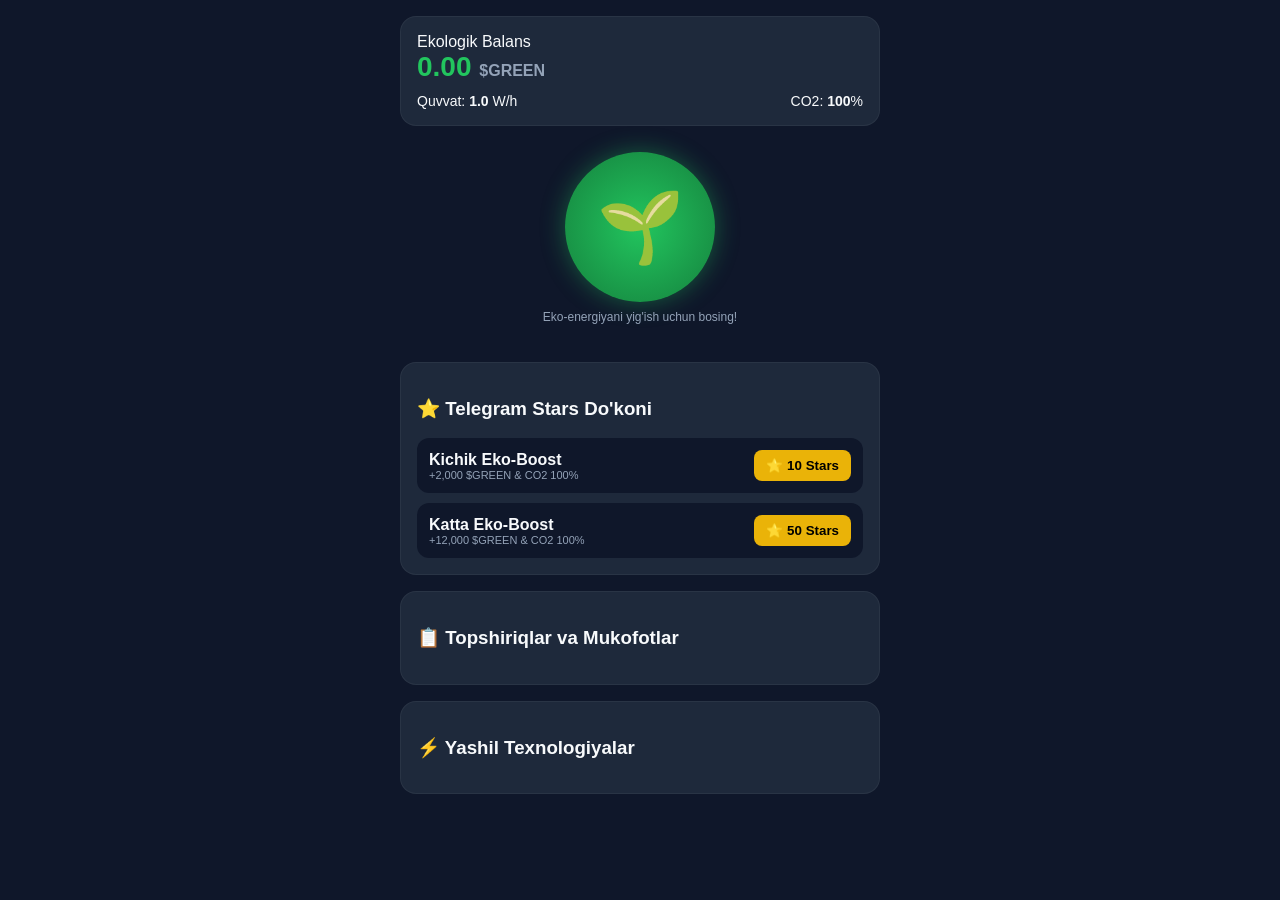
==== index.html @ 600afb4b "Create index.html" ====
<!DOCTYPE html>
<html lang="uz">
<head>
    <meta charset="UTF-8">
    <meta name="viewport" content="width=device-width, initial-scale=1.0, user-scalable=no">
    <title>Qalampir Miner</title>
    <!-- CSS fayl static papkasidan yuklanadi -->
    <link rel="stylesheet" href="/static/style.css?v=3">
    <script src="https://telegram.org/js/telegram-web-app.js"></script>
</head>
<body>
    <div id="app">
        <!-- Yuqori Stat Card -->
        <header class="stats-card">
            <div class="stat-item">
                <span class="label">Ekologik Balans</span>
                <div class="value-box">
                    <span id="balance">0.00</span> <span class="unit">$GREEN</span>
                </div>
            </div>
            <div class="stat-group">
                <div class="stat-sub"><span>Quvvat:</span> <strong id="energy-rate">1.0</strong> W/h</div>
                <div class="stat-sub"><span>CO2:</span> <strong id="co2-level">100</strong>%</div>
            </div>
        </header>

        <!-- Asosiy Mayning Zonasi -->
        <main class="miner-zone">
            <div id="tap-btn" class="eco-globe">
                <div class="globe-icon">🌱</div>
            </div>
            <p class="tap-hint">Eko-energiyani yig'ish uchun bosing!</p>
        </main>

        <!-- Telegram Stars Do'koni -->
        <section class="section-container">
            <h3>⭐ Telegram Stars Do'koni</h3>
            <div class="stars-grid">
                <div class="stars-card">
                    <div>
                        <strong>Kichik Eko-Boost</strong>
                        <div class="sub-text">+2,000 $GREEN & CO2 100%</div>
                    </div>
                    <button class="stars-btn" onclick="buyStars('boost_10', 10)">⭐ 10 Stars</button>
                </div>
                <div class="stars-card">
                    <div>
                        <strong>Katta Eko-Boost</strong>
                        <div class="sub-text">+12,000 $GREEN & CO2 100%</div>
                    </div>
                    <button class="stars-btn" onclick="buyStars('boost_50', 50)">⭐ 50 Stars</button>
                </div>
            </div>
        </section>

        <!-- Vazifalar Bo'limi -->
        <section class="section-container">
            <h3>📋 Topshiriqlar va Mukofotlar</h3>
            <div id="tasks-list" class="upgrades-grid"></div>
        </section>

        <!-- Upgradelar Bo'limi -->
        <section class="section-container">
            <h3>⚡ Yashil Texnologiyalar</h3>
            <div id="upgrades-list" class="upgrades-grid"></div>
        </section>
    </div>

    <!-- Offline Income Modal -->
    <div id="modal-offline" class="modal hidden">
        <div class="modal-content">
            <h2>Siz yo'qligingizda!</h2>
            <p>Stantsiyalaringiz <b id="offline-amount">0</b> $GREEN ishlab chiqardi.</p>
            <button onclick="closeModal()">Yig'ib olish</button>
        </div>
    </div>

    <!-- JS fayl static papkasidan yuklanadi -->
    <script src="/static/script.js?v=3"></script>
</body>
</html>
---- static/style.css ----
:root {
    --bg-color: #0f172a;
    --card-bg: #1e293b;
    --accent-color: #22c55e;
    --star-color: #eab308;
    --text-color: #f8fafc;
    --text-sub: #94a3b8;
}

body {
    margin: 0;
    padding: 16px;
    background-color: var(--bg-color);
    color: var(--text-color);
    font-family: -apple-system, BlinkMacSystemFont, 'Segoe UI', Roboto, sans-serif;
    user-select: none;
}

#app {
    display: flex;
    flex-direction: column;
    gap: 16px;
    max-width: 480px;
    margin: 0 auto;
}

.stats-card, .section-container {
    background: var(--card-bg);
    padding: 16px;
    border-radius: 16px;
    border: 1px solid rgba(255, 255, 255, 0.05);
}

.value-box { font-size: 28px; font-weight: 800; color: var(--accent-color); }
.unit { font-size: 16px; color: var(--text-sub); }

.stat-group {
    display: flex;
    justify-content: space-between;
    margin-top: 10px;
    font-size: 14px;
}

.miner-zone { display: flex; flex-direction: column; align-items: center; margin: 10px 0; }

.eco-globe {
    width: 150px; height: 150px;
    background: radial-gradient(circle, #22c55e 0%, #15803d 100%);
    border-radius: 50%;
    display: flex; align-items: center; justify-content: center;
    font-size: 70px; cursor: pointer;
    box-shadow: 0 0 25px rgba(34, 197, 94, 0.4);
    transition: transform 0.1s;
}
.eco-globe:active { transform: scale(0.92); }
.tap-hint { color: var(--text-sub); font-size: 12px; margin-top: 8px; }

.stars-grid, .upgrades-grid { display: flex; flex-direction: column; gap: 10px; margin-top: 10px; }

.stars-card, .upgrade-card, .task-card {
    background: #0f172a;
    padding: 12px;
    border-radius: 12px;
    display: flex;
    justify-content: space-between;
    align-items: center;
}

.sub-text { font-size: 11px; color: var(--text-sub); }

.stars-btn {
    background: var(--star-color);
    border: none; color: #000; font-weight: bold;
    padding: 8px 12px; border-radius: 8px; cursor: pointer;
}

.upgrade-btn, .task-btn {
    background: var(--accent-color);
    border: none; color: #000; font-weight: bold;
    padding: 8px 12px; border-radius: 8px; cursor: pointer;
}

.upgrade-btn:disabled, .task-btn:disabled { background: #475569; color: #94a3b8; }

.modal {
    position: fixed; top: 0; left: 0; right: 0; bottom: 0;
    background: rgba(0,0,0,0.8); display: flex; align-items: center; justify-content: center;
}
.hidden { display: none; }
.modal-content { background: var(--card-bg); padding: 20px; border-radius: 16px; text-align: center; }
.modal-content button { background: var(--accent-color); border: none; padding: 8px 16px; border-radius: 8px; }

.floating-number {
    position: absolute; color: #4ade80; font-weight: bold; font-size: 22px; pointer-events: none;
    animation: floatUp 0.8s ease-out forwards;
}
@keyframes floatUp {
    0% { opacity: 1; transform: translateY(0); }
    100% { opacity: 0; transform: translateY(-40px); }
}
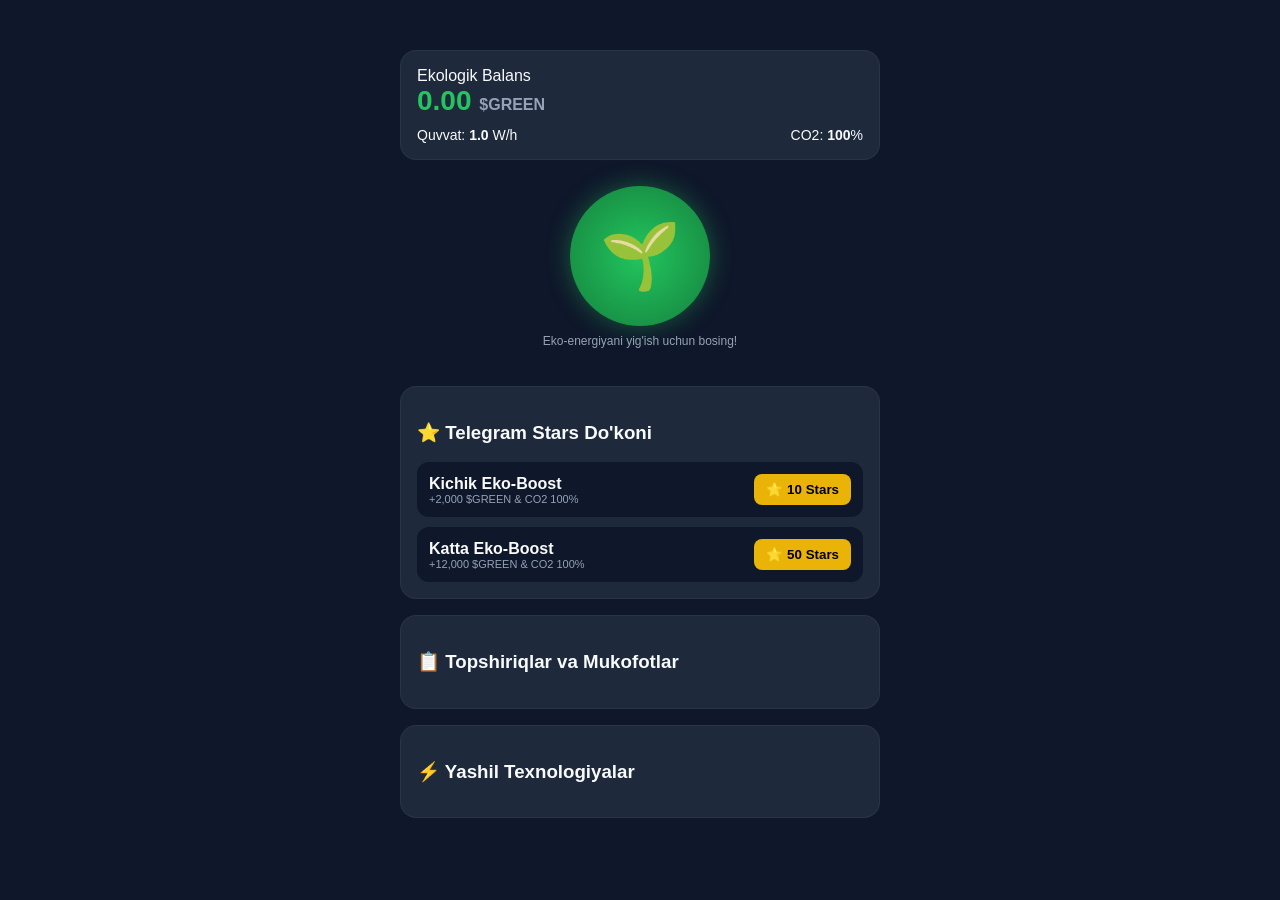
==== commit a3c559e2: "Update index.html" ====
--- a/index.html
+++ b/index.html
@@ -4,13 +4,11 @@
     <meta charset="UTF-8">
     <meta name="viewport" content="width=device-width, initial-scale=1.0, user-scalable=no">
     <title>Qalampir Miner</title>
-    <!-- CSS fayl static papkasidan yuklanadi -->
-    <link rel="stylesheet" href="/static/style.css?v=3">
+    <link rel="stylesheet" href="/static/style.css?v=4">
     <script src="https://telegram.org/js/telegram-web-app.js"></script>
 </head>
 <body>
     <div id="app">
-        <!-- Yuqori Stat Card -->
         <header class="stats-card">
             <div class="stat-item">
                 <span class="label">Ekologik Balans</span>
@@ -24,7 +22,6 @@
             </div>
         </header>
 
-        <!-- Asosiy Mayning Zonasi -->
         <main class="miner-zone">
             <div id="tap-btn" class="eco-globe">
                 <div class="globe-icon">🌱</div>
@@ -32,7 +29,6 @@
             <p class="tap-hint">Eko-energiyani yig'ish uchun bosing!</p>
         </main>
 
-        <!-- Telegram Stars Do'koni -->
         <section class="section-container">
             <h3>⭐ Telegram Stars Do'koni</h3>
             <div class="stars-grid">
@@ -53,20 +49,17 @@
             </div>
         </section>
 
-        <!-- Vazifalar Bo'limi -->
         <section class="section-container">
             <h3>📋 Topshiriqlar va Mukofotlar</h3>
             <div id="tasks-list" class="upgrades-grid"></div>
         </section>
 
-        <!-- Upgradelar Bo'limi -->
         <section class="section-container">
             <h3>⚡ Yashil Texnologiyalar</h3>
             <div id="upgrades-list" class="upgrades-grid"></div>
         </section>
     </div>
 
-    <!-- Offline Income Modal -->
     <div id="modal-offline" class="modal hidden">
         <div class="modal-content">
             <h2>Siz yo'qligingizda!</h2>
@@ -75,7 +68,6 @@
         </div>
     </div>
 
-    <!-- JS fayl static papkasidan yuklanadi -->
-    <script src="/static/script.js?v=3"></script>
+    <script src="/static/script.js?v=4"></script>
 </body>
 </html>
--- a/static/style.css
+++ b/static/style.css
@@ -10,6 +10,7 @@
 body {
     margin: 0;
     padding: 16px;
+    padding-top: 50px; /* Telegram header uchun joy */
     background-color: var(--bg-color);
     color: var(--text-color);
     font-family: -apple-system, BlinkMacSystemFont, 'Segoe UI', Roboto, sans-serif;
@@ -44,11 +45,11 @@
 .miner-zone { display: flex; flex-direction: column; align-items: center; margin: 10px 0; }
 
 .eco-globe {
-    width: 150px; height: 150px;
+    width: 140px; height: 140px;
     background: radial-gradient(circle, #22c55e 0%, #15803d 100%);
     border-radius: 50%;
     display: flex; align-items: center; justify-content: center;
-    font-size: 70px; cursor: pointer;
+    font-size: 65px; cursor: pointer;
     box-shadow: 0 0 25px rgba(34, 197, 94, 0.4);
     transition: transform 0.1s;
 }
@@ -80,15 +81,16 @@
     padding: 8px 12px; border-radius: 8px; cursor: pointer;
 }
 
-.upgrade-btn:disabled, .task-btn:disabled { background: #475569; color: #94a3b8; }
+.upgrade-btn:disabled, .task-btn:disabled { background: #334155; color: #64748b; }
 
 .modal {
     position: fixed; top: 0; left: 0; right: 0; bottom: 0;
     background: rgba(0,0,0,0.8); display: flex; align-items: center; justify-content: center;
+    z-index: 1000;
 }
 .hidden { display: none; }
 .modal-content { background: var(--card-bg); padding: 20px; border-radius: 16px; text-align: center; }
-.modal-content button { background: var(--accent-color); border: none; padding: 8px 16px; border-radius: 8px; }
+.modal-content button { background: var(--accent-color); border: none; padding: 8px 16px; border-radius: 8px; font-weight: bold; }
 
 .floating-number {
     position: absolute; color: #4ade80; font-weight: bold; font-size: 22px; pointer-events: none;
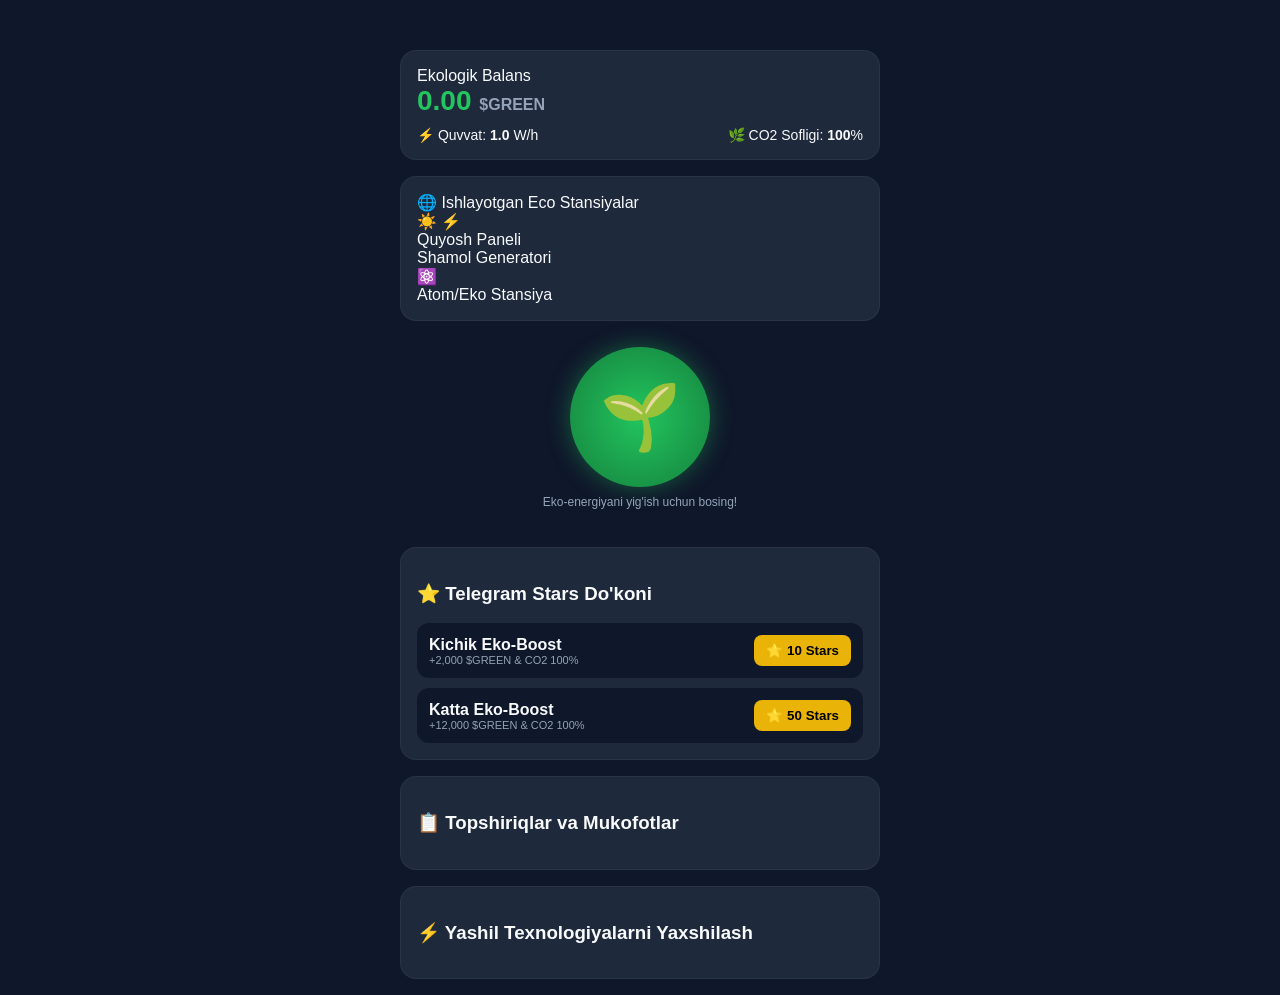
==== commit 5cb4be64: "Update index.html" ====
--- a/index.html
+++ b/index.html
@@ -3,12 +3,13 @@
 <head>
     <meta charset="UTF-8">
     <meta name="viewport" content="width=device-width, initial-scale=1.0, user-scalable=no">
-    <title>Qalampir Miner</title>
-    <link rel="stylesheet" href="/static/style.css?v=4">
+    <title>Qalampir Miner - Eco Station</title>
+    <link rel="stylesheet" href="/static/style.css?v=11">
     <script src="https://telegram.org/js/telegram-web-app.js"></script>
 </head>
 <body>
     <div id="app">
+        <!-- Yuqori Asosiy Balans -->
         <header class="stats-card">
             <div class="stat-item">
                 <span class="label">Ekologik Balans</span>
@@ -17,11 +18,44 @@
                 </div>
             </div>
             <div class="stat-group">
-                <div class="stat-sub"><span>Quvvat:</span> <strong id="energy-rate">1.0</strong> W/h</div>
-                <div class="stat-sub"><span>CO2:</span> <strong id="co2-level">100</strong>%</div>
+                <div class="stat-sub">⚡ Quvvat: <strong id="energy-rate">1.0</strong> W/h</div>
+                <div class="stat-sub">🌿 CO2 Sofligi: <strong id="co2-level">100</strong>%</div>
             </div>
         </header>
 
+        <!-- Jonli Ishlayotgan Stansiyalar Maydoni -->
+        <section class="section-container eco-station-hub">
+            <div class="hub-title">🌐 Ishlayotgan Eco Stansiyalar</div>
+            <div class="stations-visual-grid">
+                <!-- Quyosh Paneli -->
+                <div class="station-visual-card solar-card" id="vis-solar">
+                    <div class="sun-glow"></div>
+                    <div class="solar-panel-icon">☀️ ⚡</div>
+                    <span class="st-name">Quyosh Paneli</span>
+                </div>
+                <!-- Shamol Generatori -->
+                <div class="station-visual-card wind-card" id="vis-wind">
+                    <div class="wind-turbine">
+                        <div class="turbine-blade"></div>
+                        <div class="turbine-blade blade-2"></div>
+                        <div class="turbine-blade blade-3"></div>
+                        <div class="turbine-pole"></div>
+                    </div>
+                    <span class="st-name">Shamol Generatori</span>
+                </div>
+                <!-- Atom / Yadro Stansiyasi -->
+                <div class="station-visual-card atom-card" id="vis-hydro">
+                    <div class="atom-core">
+                        <div class="orbit orbit-1"></div>
+                        <div class="orbit orbit-2"></div>
+                        <div class="nucleus">⚛️</div>
+                    </div>
+                    <span class="st-name">Atom/Eko Stansiya</span>
+                </div>
+            </div>
+        </section>
+
+        <!-- Asosiy Tap / Miner Zonalari -->
         <main class="miner-zone">
             <div id="tap-btn" class="eco-globe">
                 <div class="globe-icon">🌱</div>
@@ -29,6 +63,7 @@
             <p class="tap-hint">Eko-energiyani yig'ish uchun bosing!</p>
         </main>
 
+        <!-- Telegram Stars Do'koni -->
         <section class="section-container">
             <h3>⭐ Telegram Stars Do'koni</h3>
             <div class="stars-grid">
@@ -49,17 +84,20 @@
             </div>
         </section>
 
+        <!-- Topshiriqlar -->
         <section class="section-container">
             <h3>📋 Topshiriqlar va Mukofotlar</h3>
             <div id="tasks-list" class="upgrades-grid"></div>
         </section>
 
+        <!-- Yashil Texnologiyalar (Upgrades) -->
         <section class="section-container">
-            <h3>⚡ Yashil Texnologiyalar</h3>
+            <h3>⚡ Yashil Texnologiyalarni Yaxshilash</h3>
             <div id="upgrades-list" class="upgrades-grid"></div>
         </section>
     </div>
 
+    <!-- Modal -->
     <div id="modal-offline" class="modal hidden">
         <div class="modal-content">
             <h2>Siz yo'qligingizda!</h2>
@@ -68,6 +106,6 @@
         </div>
     </div>
 
-    <script src="/static/script.js?v=4"></script>
+    <script src="/static/script.js?v=11"></script>
 </body>
 </html>
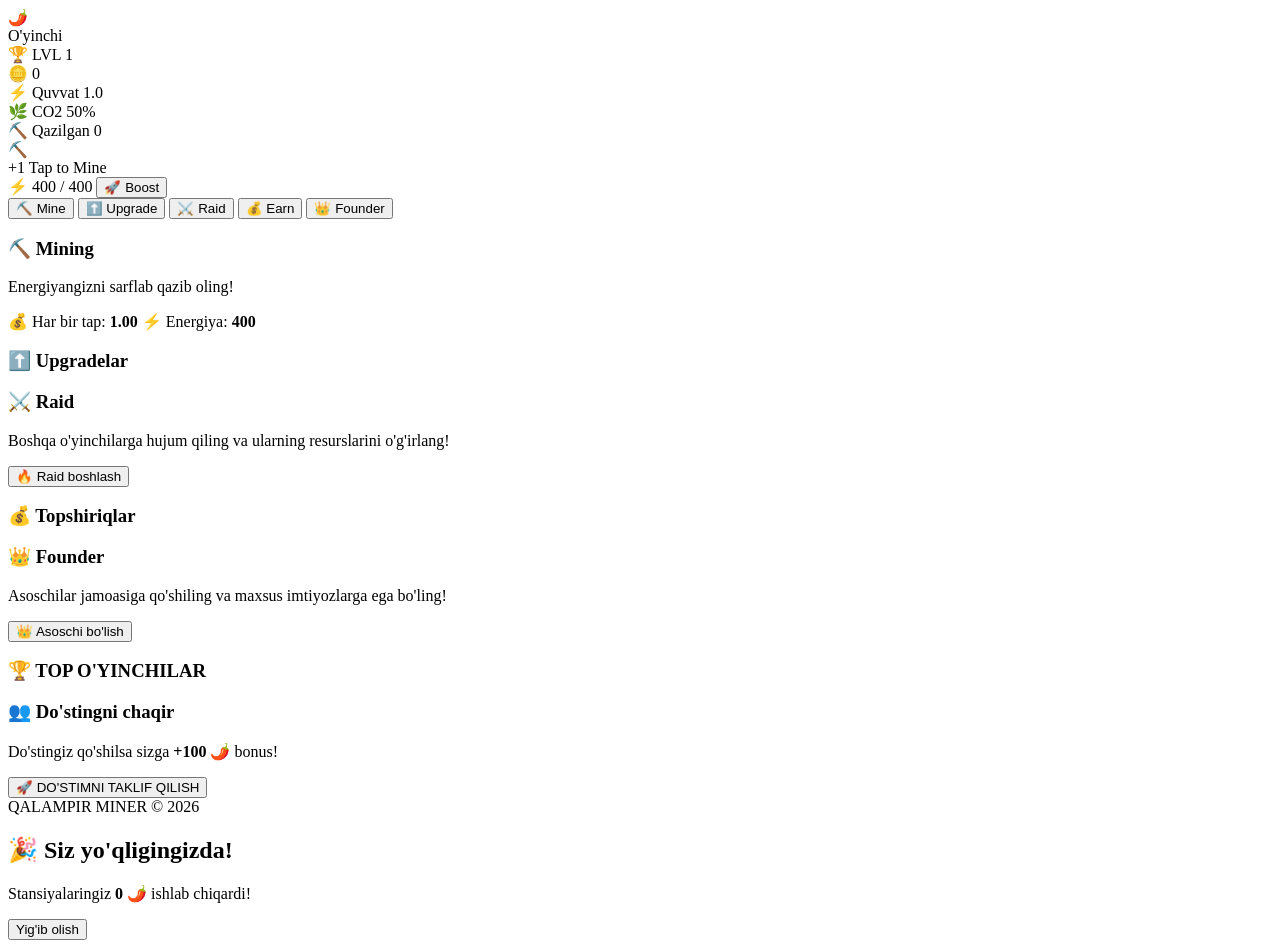
==== commit ac4fa512: "Update index.html" ====
--- a/index.html
+++ b/index.html
@@ -2,110 +2,154 @@
 <html lang="uz">
 <head>
     <meta charset="UTF-8">
-    <meta name="viewport" content="width=device-width, initial-scale=1.0, user-scalable=no">
-    <title>Qalampir Miner - Eco Station</title>
-    <link rel="stylesheet" href="/static/style.css?v=11">
+    <meta name="viewport" content="width=device-width, initial-scale=1.0, maximum-scale=1.0, user-scalable=no">
+    <title>Qalampir Miner 🌶️</title>
+    <link rel="stylesheet" href="style.css">
     <script src="https://telegram.org/js/telegram-web-app.js"></script>
 </head>
 <body>
-    <div id="app">
-        <!-- Yuqori Asosiy Balans -->
-        <header class="stats-card">
+
+<div class="app">
+    <!-- ===== TOPBAR ===== -->
+    <header class="topbar">
+        <div class="profile">
+            <div class="avatar" id="avatar">🌶️</div>
+            <div>
+                <div class="name" id="playerName">O'yinchi</div>
+                <div class="level">🏆 LVL <span id="levelDisplay">1</span></div>
+            </div>
+        </div>
+        <div class="balance">
+            <span class="icon">🪙</span>
+            <span id="coinBalance">0</span>
+        </div>
+    </header>
+
+    <!-- ===== HERO / STATS ===== -->
+    <section class="hero">
+        <div class="stats-grid">
             <div class="stat-item">
-                <span class="label">Ekologik Balans</span>
-                <div class="value-box">
-                    <span id="balance">0.00</span> <span class="unit">$GREEN</span>
-                </div>
+                <span class="stat-label">⚡ Quvvat</span>
+                <span class="stat-value" id="energyRate">1.0</span>
             </div>
-            <div class="stat-group">
-                <div class="stat-sub">⚡ Quvvat: <strong id="energy-rate">1.0</strong> W/h</div>
-                <div class="stat-sub">🌿 CO2 Sofligi: <strong id="co2-level">100</strong>%</div>
+            <div class="stat-item">
+                <span class="stat-label">🌿 CO2</span>
+                <span class="stat-value" id="co2Level">50%</span>
             </div>
-        </header>
+            <div class="stat-item">
+                <span class="stat-label">⛏️ Qazilgan</span>
+                <span class="stat-value" id="totalMines">0</span>
+            </div>
+        </div>
+    </section>
 
-        <!-- Jonli Ishlayotgan Stansiyalar Maydoni -->
-        <section class="section-container eco-station-hub">
-            <div class="hub-title">🌐 Ishlayotgan Eco Stansiyalar</div>
-            <div class="stations-visual-grid">
-                <!-- Quyosh Paneli -->
-                <div class="station-visual-card solar-card" id="vis-solar">
-                    <div class="sun-glow"></div>
-                    <div class="solar-panel-icon">☀️ ⚡</div>
-                    <span class="st-name">Quyosh Paneli</span>
-                </div>
-                <!-- Shamol Generatori -->
-                <div class="station-visual-card wind-card" id="vis-wind">
-                    <div class="wind-turbine">
-                        <div class="turbine-blade"></div>
-                        <div class="turbine-blade blade-2"></div>
-                        <div class="turbine-blade blade-3"></div>
-                        <div class="turbine-pole"></div>
-                    </div>
-                    <span class="st-name">Shamol Generatori</span>
-                </div>
-                <!-- Atom / Yadro Stansiyasi -->
-                <div class="station-visual-card atom-card" id="vis-hydro">
-                    <div class="atom-core">
-                        <div class="orbit orbit-1"></div>
-                        <div class="orbit orbit-2"></div>
-                        <div class="nucleus">⚛️</div>
-                    </div>
-                    <span class="st-name">Atom/Eko Stansiya</span>
-                </div>
-            </div>
-        </section>
-
-        <!-- Asosiy Tap / Miner Zonalari -->
-        <main class="miner-zone">
-            <div id="tap-btn" class="eco-globe">
-                <div class="globe-icon">🌱</div>
-            </div>
-            <p class="tap-hint">Eko-energiyani yig'ish uchun bosing!</p>
-        </main>
-
-        <!-- Telegram Stars Do'koni -->
-        <section class="section-container">
-            <h3>⭐ Telegram Stars Do'koni</h3>
-            <div class="stars-grid">
-                <div class="stars-card">
-                    <div>
-                        <strong>Kichik Eko-Boost</strong>
-                        <div class="sub-text">+2,000 $GREEN & CO2 100%</div>
-                    </div>
-                    <button class="stars-btn" onclick="buyStars('boost_10', 10)">⭐ 10 Stars</button>
-                </div>
-                <div class="stars-card">
-                    <div>
-                        <strong>Katta Eko-Boost</strong>
-                        <div class="sub-text">+12,000 $GREEN & CO2 100%</div>
-                    </div>
-                    <button class="stars-btn" onclick="buyStars('boost_50', 50)">⭐ 50 Stars</button>
-                </div>
-            </div>
-        </section>
-
-        <!-- Topshiriqlar -->
-        <section class="section-container">
-            <h3>📋 Topshiriqlar va Mukofotlar</h3>
-            <div id="tasks-list" class="upgrades-grid"></div>
-        </section>
-
-        <!-- Yashil Texnologiyalar (Upgrades) -->
-        <section class="section-container">
-            <h3>⚡ Yashil Texnologiyalarni Yaxshilash</h3>
-            <div id="upgrades-list" class="upgrades-grid"></div>
-        </section>
-    </div>
-
-    <!-- Modal -->
-    <div id="modal-offline" class="modal hidden">
-        <div class="modal-content">
-            <h2>Siz yo'qligingizda!</h2>
-            <p>Stantsiyalaringiz <b id="offline-amount">0</b> $GREEN ishlab chiqardi.</p>
-            <button onclick="closeModal()">Yig'ib olish</button>
+    <!-- ===== MAIN MINE BUTTON ===== -->
+    <div class="mine-zone">
+        <div id="tapBtn" class="mine-btn">
+            <div class="mine-icon">⛏️</div>
+            <div class="mine-label">+1 Tap to Mine</div>
+        </div>
+        <div class="mine-progress">
+            <div class="progress-bar" id="progressBar" style="width: 0%"></div>
+        </div>
+        <div class="mine-info">
+            <span>⚡ <span id="energyLeft">400</span> / 400</span>
+            <button class="boost-btn" onclick="boostEnergy()">🚀 Boost</button>
         </div>
     </div>
 
-    <script src="/static/script.js?v=11"></script>
+    <!-- ===== MENU ===== -->
+    <div class="menu-grid">
+        <button class="menu-item" onclick="showSection('mine')">
+            <span class="menu-icon">⛏️</span>
+            <span class="menu-label">Mine</span>
+        </button>
+        <button class="menu-item" onclick="showSection('upgrade')">
+            <span class="menu-icon">⬆️</span>
+            <span class="menu-label">Upgrade</span>
+        </button>
+        <button class="menu-item" onclick="showSection('raid')">
+            <span class="menu-icon">⚔️</span>
+            <span class="menu-label">Raid</span>
+        </button>
+        <button class="menu-item" onclick="showSection('earn')">
+            <span class="menu-icon">💰</span>
+            <span class="menu-label">Earn</span>
+        </button>
+        <button class="menu-item" onclick="showSection('founder')">
+            <span class="menu-icon">👑</span>
+            <span class="menu-label">Founder</span>
+        </button>
+    </div>
+
+    <!-- ===== SECTIONS ===== -->
+    <div id="sectionMine" class="section active">
+        <div class="section-card">
+            <h3>⛏️ Mining</h3>
+            <p>Energiyangizni sarflab qazib oling!</p>
+            <div class="stats-row">
+                <span>💰 Har bir tap: <strong id="earnPerTap">1.00</strong></span>
+                <span>⚡ Energiya: <strong id="energyDisplay">400</strong></span>
+            </div>
+        </div>
+    </div>
+
+    <div id="sectionUpgrade" class="section">
+        <div class="section-card">
+            <h3>⬆️ Upgradelar</h3>
+            <div id="upgradesList"></div>
+        </div>
+    </div>
+
+    <div id="sectionRaid" class="section">
+        <div class="section-card">
+            <h3>⚔️ Raid</h3>
+            <p>Boshqa o'yinchilarga hujum qiling va ularning resurslarini o'g'irlang!</p>
+            <button class="action-btn" onclick="startRaid()">🔥 Raid boshlash</button>
+        </div>
+    </div>
+
+    <div id="sectionEarn" class="section">
+        <div class="section-card">
+            <h3>💰 Topshiriqlar</h3>
+            <div id="tasksList"></div>
+        </div>
+    </div>
+
+    <div id="sectionFounder" class="section">
+        <div class="section-card">
+            <h3>👑 Founder</h3>
+            <p>Asoschilar jamoasiga qo'shiling va maxsus imtiyozlarga ega bo'ling!</p>
+            <button class="action-btn gold" onclick="becomeFounder()">👑 Asoschi bo'lish</button>
+        </div>
+    </div>
+
+    <!-- ===== LEADERBOARD ===== -->
+    <section class="leaderboard-section">
+        <h3>🏆 TOP O'YINCHILAR</h3>
+        <div id="leaderboardList"></div>
+    </section>
+
+    <!-- ===== REFERRAL ===== -->
+    <section class="referral-section">
+        <h3>👥 Do'stingni chaqir</h3>
+        <p>Do'stingiz qo'shilsa sizga <strong>+100 🌶️</strong> bonus!</p>
+        <button class="share-btn" onclick="shareGame()">🚀 DO'STIMNI TAKLIF QILISH</button>
+    </section>
+
+    <!-- ===== FOOTER ===== -->
+    <footer class="footer">QALAMPIR MINER © 2026</footer>
+</div>
+
+<!-- ===== OFFLINE MODAL ===== -->
+<div id="offlineModal" class="modal hidden">
+    <div class="modal-box">
+        <h2>🎉 Siz yo'qligingizda!</h2>
+        <p>Stansiyalaringiz <strong id="offlineAmount">0</strong> 🌶️ ishlab chiqardi!</p>
+        <button class="modal-btn" onclick="closeOfflineModal()">Yig'ib olish</button>
+    </div>
+</div>
+
+<script src="script.js"></script>
 </body>
 </html>
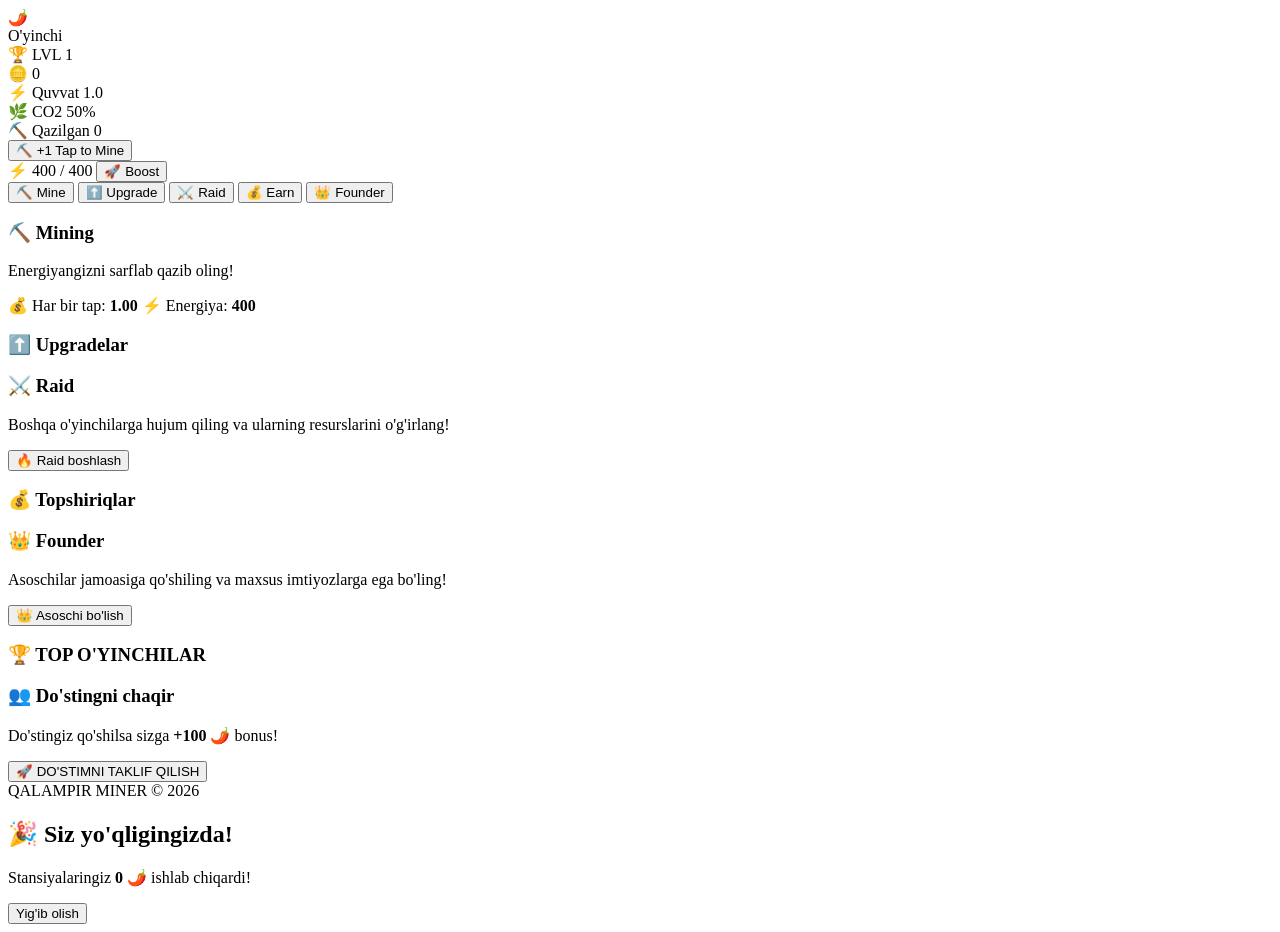
==== commit 9c161151: "Update index.html" ====
--- a/index.html
+++ b/index.html
@@ -9,23 +9,30 @@
 </head>
 <body>
 
+<!-- ===== 3D GLOW ORBS ===== -->
+<div class="glow-orb glow-orb-1"></div>
+<div class="glow-orb glow-orb-2"></div>
+<div class="glow-orb glow-orb-3"></div>
+
 <div class="app">
     <!-- ===== TOPBAR ===== -->
     <header class="topbar">
         <div class="profile">
-            <div class="avatar" id="avatar">🌶️</div>
+            <div class="avatar" id="avatar">
+                🌶️
+                <div class="avatar-ring"></div>
+            </div>
             <div>
                 <div class="name" id="playerName">O'yinchi</div>
                 <div class="level">🏆 LVL <span id="levelDisplay">1</span></div>
             </div>
         </div>
         <div class="balance">
-            <span class="icon">🪙</span>
-            <span id="coinBalance">0</span>
+            🪙 <span id="coinBalance">0</span>
         </div>
     </header>
 
-    <!-- ===== HERO / STATS ===== -->
+    <!-- ===== HERO ===== -->
     <section class="hero">
         <div class="stats-grid">
             <div class="stat-item">
@@ -34,7 +41,7 @@
             </div>
             <div class="stat-item">
                 <span class="stat-label">🌿 CO2</span>
-                <span class="stat-value" id="co2Level">50%</span>
+                <span class="stat-value co2" id="co2Level">50%</span>
             </div>
             <div class="stat-item">
                 <span class="stat-label">⛏️ Qazilgan</span>
@@ -43,14 +50,14 @@
         </div>
     </section>
 
-    <!-- ===== MAIN MINE BUTTON ===== -->
+    <!-- ===== MINE BUTTON ===== -->
     <div class="mine-zone">
-        <div id="tapBtn" class="mine-btn">
-            <div class="mine-icon">⛏️</div>
-            <div class="mine-label">+1 Tap to Mine</div>
-        </div>
+        <button id="tapBtn" class="mine-btn">
+            <span class="icon">⛏️</span>
+            <span class="label">+1 Tap to Mine</span>
+        </button>
         <div class="mine-progress">
-            <div class="progress-bar" id="progressBar" style="width: 0%"></div>
+            <div class="progress-bar" id="progressBar" style="width: 100%"></div>
         </div>
         <div class="mine-info">
             <span>⚡ <span id="energyLeft">400</span> / 400</span>
@@ -59,8 +66,8 @@
     </div>
 
     <!-- ===== MENU ===== -->
-    <div class="menu-grid">
-        <button class="menu-item" onclick="showSection('mine')">
+    <nav class="menu-grid">
+        <button class="menu-item active" onclick="showSection('mine')">
             <span class="menu-icon">⛏️</span>
             <span class="menu-label">Mine</span>
         </button>
@@ -80,7 +87,7 @@
             <span class="menu-icon">👑</span>
             <span class="menu-label">Founder</span>
         </button>
-    </div>
+    </nav>
 
     <!-- ===== SECTIONS ===== -->
     <div id="sectionMine" class="section active">
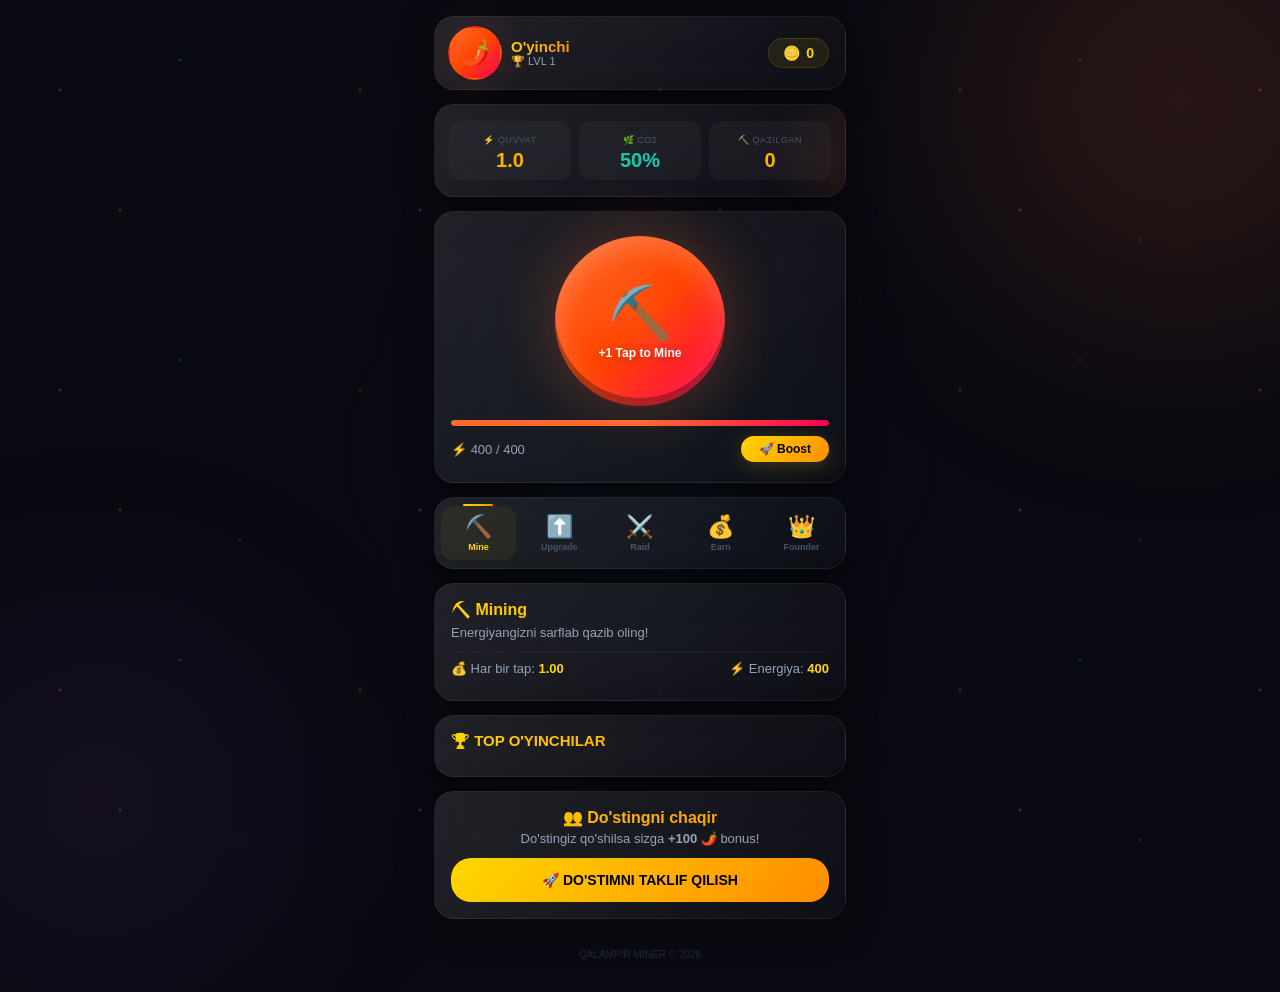
==== commit 3decd7d0: "Update index.html" ====
--- a/index.html
+++ b/index.html
@@ -4,7 +4,8 @@
     <meta charset="UTF-8">
     <meta name="viewport" content="width=device-width, initial-scale=1.0, maximum-scale=1.0, user-scalable=no">
     <title>Qalampir Miner 🌶️</title>
-    <link rel="stylesheet" href="style.css">
+    <!-- ✅ CSS ni static papkadan o'qiydi -->
+    <link rel="stylesheet" href="/static/style.css">
     <script src="https://telegram.org/js/telegram-web-app.js"></script>
 </head>
 <body>
@@ -52,10 +53,10 @@
 
     <!-- ===== MINE BUTTON ===== -->
     <div class="mine-zone">
-        <button id="tapBtn" class="mine-btn">
+        <div id="tapBtn" class="mine-btn">
             <span class="icon">⛏️</span>
             <span class="label">+1 Tap to Mine</span>
-        </button>
+        </div>
         <div class="mine-progress">
             <div class="progress-bar" id="progressBar" style="width: 100%"></div>
         </div>
@@ -157,6 +158,7 @@
     </div>
 </div>
 
-<script src="script.js"></script>
+<!-- ✅ JS ni static papkadan o'qiydi -->
+<script src="/static/script.js"></script>
 </body>
 </html>
--- a/static/style.css
+++ b/static/style.css
@@ -0,0 +1,835 @@
+* {
+    margin: 0;
+    padding: 0;
+    box-sizing: border-box;
+    -webkit-tap-highlight-color: transparent;
+}
+
+:root {
+    --bg-primary: #0a0a12;
+    --bg-secondary: #111122;
+    --bg-card: rgba(255, 255, 255, 0.04);
+    --bg-input: #0d0b0a;              /* ✅ QO'SHILDI */
+    --neon-orange: #ff6b2c;
+    --neon-gold: #ffd700;
+    --neon-blue: #00d4ff;
+    --neon-purple: #a855f7;
+    --neon-green: #22c55e;
+    --gradient-main: linear-gradient(135deg, #ff6b2c, #ff4500, #ff0055);
+    --gradient-gold: linear-gradient(135deg, #ffd700, #ff8c00);
+    --gradient-glass: linear-gradient(135deg, rgba(255,255,255,0.1), rgba(255,255,255,0.02));
+    --text-primary: #ffffff;
+    --text-secondary: #94a3b8;
+    --text-muted: #475569;
+    --radius: 20px;
+    --shadow: 0 8px 32px rgba(0,0,0,0.5);
+    --shadow-neon: 0 0 40px rgba(255, 107, 44, 0.2);
+}
+
+body {
+    background: var(--bg-primary);
+    color: var(--text-primary);
+    font-family: -apple-system, BlinkMacSystemFont, 'Segoe UI', Roboto, sans-serif;
+    min-height: 100vh;
+    overflow-x: hidden;
+    position: relative;
+}
+
+/* ===== ANIMATED BACKGROUND ===== */
+body::before {
+    content: '';
+    position: fixed;
+    inset: 0;
+    z-index: 0;
+    pointer-events: none;
+    background: 
+        radial-gradient(2px 2px at 20% 30%, rgba(255, 107, 44, 0.4), transparent),
+        radial-gradient(2px 2px at 40% 70%, rgba(255, 215, 0, 0.3), transparent),
+        radial-gradient(2px 2px at 60% 20%, rgba(0, 212, 255, 0.3), transparent),
+        radial-gradient(2px 2px at 80% 80%, rgba(168, 85, 247, 0.3), transparent);
+    background-size: 300px 300px;
+    animation: particleFloat 30s linear infinite;
+}
+
+@keyframes particleFloat {
+    0% { transform: translate(0, 0) rotate(0deg); }
+    25% { transform: translate(100px, -50px) rotate(90deg); }
+    50% { transform: translate(50px, 100px) rotate(180deg); }
+    75% { transform: translate(-50px, 50px) rotate(270deg); }
+    100% { transform: translate(0, 0) rotate(360deg); }
+}
+
+/* ===== GLOW ORBS ===== */
+.glow-orb {
+    position: fixed;
+    border-radius: 50%;
+    filter: blur(120px);
+    pointer-events: none;
+    z-index: 0;
+    animation: orbFloat 10s ease-in-out infinite;
+}
+
+.glow-orb-1 {
+    width: 400px;
+    height: 400px;
+    top: -100px;
+    right: -100px;
+    background: rgba(255, 107, 44, 0.15);
+}
+
+.glow-orb-2 {
+    width: 300px;
+    height: 300px;
+    bottom: -50px;
+    left: -50px;
+    background: rgba(168, 85, 247, 0.1);
+    animation-delay: -3s;
+}
+
+.glow-orb-3 {
+    width: 250px;
+    height: 250px;
+    top: 50%;
+    left: 50%;
+    transform: translate(-50%, -50%);
+    background: rgba(0, 212, 255, 0.05);
+    animation-delay: -6s;
+}
+
+@keyframes orbFloat {
+    0%, 100% { transform: translate(0, 0) scale(1); }
+    33% { transform: translate(80px, -40px) scale(1.2); }
+    66% { transform: translate(-40px, 60px) scale(0.8); }
+}
+
+/* ===== APP ===== */
+.app {
+    position: relative;
+    z-index: 1;
+    max-width: 440px;
+    margin: 0 auto;
+    padding: 16px 14px 24px;
+}
+
+/* ===== TOPBAR ===== */
+.topbar {
+    display: flex;
+    justify-content: space-between;
+    align-items: center;
+    padding: 12px 16px;
+    background: var(--gradient-glass);
+    backdrop-filter: blur(20px);
+    -webkit-backdrop-filter: blur(20px);
+    border: 1px solid rgba(255, 255, 255, 0.06);
+    border-radius: var(--radius);
+    margin-bottom: 14px;
+    box-shadow: var(--shadow);
+}
+
+.profile {
+    display: flex;
+    align-items: center;
+    gap: 12px;
+}
+
+.avatar {
+    position: relative;
+    width: 48px;
+    height: 48px;
+    border-radius: 50%;
+    background: var(--gradient-main);
+    display: flex;
+    align-items: center;
+    justify-content: center;
+    font-size: 24px;
+    box-shadow: var(--shadow-neon);
+    animation: avatarPulse 3s ease-in-out infinite;
+}
+
+@keyframes avatarPulse {
+    0%, 100% { box-shadow: 0 0 20px rgba(255, 107, 44, 0.3); }
+    50% { box-shadow: 0 0 50px rgba(255, 107, 44, 0.6); }
+}
+
+.avatar-ring {
+    position: absolute;
+    inset: -3px;
+    border-radius: 50%;
+    border: 2px solid transparent;
+    background: var(--gradient-main);
+    -webkit-mask: linear-gradient(#fff 0 0) content-box, linear-gradient(#fff 0 0);
+    -webkit-mask-composite: xor;
+    mask-composite: exclude;
+    padding: 2px;
+    animation: spinRing 4s linear infinite;
+}
+
+@keyframes spinRing {
+    0% { transform: rotate(0deg); }
+    100% { transform: rotate(360deg); }
+}
+
+.name {
+    font-weight: 700;
+    font-size: 15px;
+    background: var(--gradient-gold);
+    -webkit-background-clip: text;
+    -webkit-text-fill-color: transparent;
+}
+
+.level {
+    font-size: 11px;
+    color: var(--text-secondary);
+}
+
+.balance {
+    display: flex;
+    align-items: center;
+    gap: 6px;
+    padding: 6px 14px;
+    background: rgba(255, 215, 0, 0.08);
+    border: 1px solid rgba(255, 215, 0, 0.15);
+    border-radius: 999px;
+    font-weight: 700;
+    color: var(--neon-gold);
+    font-size: 14px;
+}
+
+/* ===== HERO ===== */
+.hero {
+    background: var(--gradient-glass);
+    backdrop-filter: blur(20px);
+    -webkit-backdrop-filter: blur(20px);
+    border: 1px solid rgba(255, 255, 255, 0.06);
+    border-radius: var(--radius);
+    padding: 16px 14px;
+    margin-bottom: 14px;
+    box-shadow: var(--shadow);
+    position: relative;
+    overflow: hidden;
+}
+
+.hero::before {
+    content: '';
+    position: absolute;
+    top: -50%;
+    right: -30%;
+    width: 200px;
+    height: 200px;
+    background: radial-gradient(circle, rgba(255, 107, 44, 0.1), transparent 70%);
+    animation: heroGlow 6s ease-in-out infinite alternate;
+}
+
+@keyframes heroGlow {
+    0% { transform: translate(0, 0) scale(1); opacity: 0.5; }
+    100% { transform: translate(-30px, 20px) scale(1.3); opacity: 1; }
+}
+
+.stats-grid {
+    display: grid;
+    grid-template-columns: repeat(3, 1fr);
+    gap: 8px;
+    position: relative;
+    z-index: 1;
+}
+
+.stat-item {
+    text-align: center;
+    padding: 8px 4px;
+    background: rgba(255, 255, 255, 0.03);
+    border-radius: 12px;
+}
+
+.stat-label {
+    font-size: 9px;
+    color: var(--text-muted);
+    text-transform: uppercase;
+    letter-spacing: 0.5px;
+}
+
+.stat-value {
+    font-size: 20px;
+    font-weight: 800;
+    background: var(--gradient-gold);
+    -webkit-background-clip: text;
+    -webkit-text-fill-color: transparent;
+    display: block;
+    margin-top: 2px;
+}
+
+.stat-value.co2 {
+    background: linear-gradient(135deg, #22c55e, #00d4ff);
+    -webkit-background-clip: text;
+    -webkit-text-fill-color: transparent;
+}
+
+/* ===== MINE ZONE ===== */
+.mine-zone {
+    background: var(--gradient-glass);
+    backdrop-filter: blur(20px);
+    -webkit-backdrop-filter: blur(20px);
+    border: 1px solid rgba(255, 255, 255, 0.06);
+    border-radius: var(--radius);
+    padding: 24px 16px 20px;
+    text-align: center;
+    margin-bottom: 14px;
+    box-shadow: var(--shadow);
+}
+
+#tapBtn {
+    position: relative;
+    width: 170px;
+    height: 170px;
+    border-radius: 50%;
+    background: var(--gradient-main);
+    border: none;
+    cursor: pointer;
+    margin: 0 auto 14px;
+    box-shadow: 
+        0 0 60px rgba(255, 107, 44, 0.3),
+        inset 0 -8px 0 rgba(0,0,0,0.3),
+        inset 0 8px 30px rgba(255,255,255,0.2);
+    transition: all 0.08s ease;
+    display: flex;
+    flex-direction: column;
+    align-items: center;
+    justify-content: center;
+}
+
+#tapBtn:active {
+    transform: scale(0.88) translateY(4px);
+    box-shadow: 
+        0 0 30px rgba(255, 107, 44, 0.4),
+        inset 0 -4px 0 rgba(0,0,0,0.3);
+}
+
+#tapBtn .icon {
+    font-size: 52px;
+    display: block;
+    animation: mineFloat 2s ease-in-out infinite;
+    filter: drop-shadow(0 4px 20px rgba(255,255,255,0.2));
+}
+
+@keyframes mineFloat {
+    0%, 100% { transform: translateY(0) rotate(-5deg); }
+    50% { transform: translateY(-8px) rotate(5deg); }
+}
+
+#tapBtn .label {
+    font-size: 12px;
+    font-weight: 700;
+    color: white;
+    text-shadow: 0 2px 10px rgba(0,0,0,0.3);
+    display: block;
+    margin-top: 2px;
+}
+
+.mine-progress {
+    height: 6px;
+    background: rgba(255, 255, 255, 0.06);
+    border-radius: 6px;
+    overflow: hidden;
+    margin: 10px 0;
+}
+
+.progress-bar {
+    height: 100%;
+    background: var(--gradient-main);
+    border-radius: 6px;
+    transition: width 0.1s linear;
+    position: relative;
+}
+
+.progress-bar::after {
+    content: '';
+    position: absolute;
+    top: 0;
+    left: 0;
+    right: 0;
+    bottom: 0;
+    background: linear-gradient(90deg, transparent, rgba(255,255,255,0.2), transparent);
+    animation: shimmer 1.5s infinite;
+}
+
+@keyframes shimmer {
+    0% { transform: translateX(-100%); }
+    100% { transform: translateX(100%); }
+}
+
+.mine-info {
+    display: flex;
+    justify-content: space-between;
+    align-items: center;
+    font-size: 13px;
+    color: var(--text-secondary);
+}
+
+.boost-btn {
+    padding: 6px 18px;
+    border: none;
+    border-radius: 999px;
+    background: var(--gradient-gold);
+    color: #000;
+    font-weight: 800;
+    font-size: 12px;
+    cursor: pointer;
+    transition: all 0.2s ease;
+    box-shadow: 0 4px 20px rgba(255, 215, 0, 0.2);
+}
+
+.boost-btn:active {
+    transform: scale(0.93);
+}
+
+/* ===== MENU ===== */
+.menu-grid {
+    display: grid;
+    grid-template-columns: repeat(5, 1fr);
+    gap: 6px;
+    background: var(--gradient-glass);
+    backdrop-filter: blur(20px);
+    border: 1px solid rgba(255, 255, 255, 0.06);
+    border-radius: var(--radius);
+    padding: 8px 6px;
+    margin-bottom: 14px;
+    box-shadow: var(--shadow);
+}
+
+.menu-item {
+    background: transparent;
+    border: none;
+    color: var(--text-muted);
+    cursor: pointer;
+    display: flex;
+    flex-direction: column;
+    align-items: center;
+    padding: 8px 0;
+    border-radius: 12px;
+    transition: all 0.3s ease;
+    position: relative;
+}
+
+.menu-item.active {
+    color: var(--neon-gold);
+    background: rgba(255, 215, 0, 0.06);
+}
+
+.menu-item.active::before {
+    content: '';
+    position: absolute;
+    top: -2px;
+    left: 30%;
+    right: 30%;
+    height: 2px;
+    background: var(--gradient-gold);
+    border-radius: 2px;
+}
+
+.menu-item:active {
+    transform: scale(0.92);
+}
+
+.menu-icon {
+    font-size: 22px;
+}
+
+.menu-label {
+    font-size: 9px;
+    font-weight: 600;
+    margin-top: 2px;
+}
+
+/* ===== SECTIONS ===== */
+.section {
+    display: none;
+    background: var(--gradient-glass);
+    backdrop-filter: blur(20px);
+    border: 1px solid rgba(255, 255, 255, 0.06);
+    border-radius: var(--radius);
+    padding: 16px;
+    margin-bottom: 14px;
+    box-shadow: var(--shadow);
+}
+
+.section.active {
+    display: block;
+    animation: fadeSlide 0.3s ease;
+}
+
+@keyframes fadeSlide {
+    0% { opacity: 0; transform: translateY(15px) scale(0.98); }
+    100% { opacity: 1; transform: translateY(0) scale(1); }
+}
+
+.section-card h3 {
+    font-size: 16px;
+    margin-bottom: 6px;
+    background: var(--gradient-gold);
+    -webkit-background-clip: text;
+    -webkit-text-fill-color: transparent;
+}
+
+.section-card p {
+    color: var(--text-secondary);
+    font-size: 13px;
+    margin-bottom: 12px;
+}
+
+.stats-row {
+    display: flex;
+    justify-content: space-between;
+    padding: 8px 0;
+    border-top: 1px solid rgba(255, 255, 255, 0.04);
+    font-size: 13px;
+    color: var(--text-secondary);
+}
+
+.stats-row strong {
+    color: var(--neon-gold);
+}
+
+/* ===== UPGRADE ===== */
+.upgrade-item {
+    display: flex;
+    justify-content: space-between;
+    align-items: center;
+    padding: 12px 0;
+    border-bottom: 1px solid rgba(255, 255, 255, 0.04);
+}
+
+.upgrade-item:last-child {
+    border-bottom: none;
+}
+
+.upgrade-info {
+    display: flex;
+    align-items: center;
+    gap: 12px;
+}
+
+.upgrade-icon {
+    font-size: 28px;
+}
+
+.upgrade-name {
+    font-weight: 600;
+    font-size: 13px;
+}
+
+.upgrade-desc {
+    font-size: 11px;
+    color: var(--text-muted);
+}
+
+.upgrade-price {
+    padding: 6px 16px;
+    border: none;
+    border-radius: 999px;
+    background: var(--gradient-main);
+    color: white;
+    font-weight: 700;
+    font-size: 11px;
+    cursor: pointer;
+    transition: all 0.2s ease;
+}
+
+.upgrade-price:active {
+    transform: scale(0.92);
+}
+
+.upgrade-price:disabled {
+    background: #2a2a3a;
+    color: var(--text-muted);
+    cursor: not-allowed;
+}
+
+/* ===== TASKS ===== */
+.task-item {
+    display: flex;
+    justify-content: space-between;
+    align-items: center;
+    padding: 10px 0;
+    border-bottom: 1px solid rgba(255, 255, 255, 0.04);
+}
+
+.task-item:last-child {
+    border-bottom: none;
+}
+
+.task-info {
+    display: flex;
+    align-items: center;
+    gap: 10px;
+}
+
+.task-icon {
+    font-size: 22px;
+}
+
+.task-title {
+    font-size: 13px;
+}
+
+.task-reward {
+    font-size: 11px;
+    color: var(--neon-gold);
+}
+
+.task-btn {
+    padding: 4px 16px;
+    border: none;
+    border-radius: 999px;
+    background: var(--gradient-gold);
+    color: #000;
+    font-weight: 700;
+    font-size: 11px;
+    cursor: pointer;
+    transition: all 0.2s ease;
+}
+
+.task-btn:active {
+    transform: scale(0.92);
+}
+
+.task-btn:disabled {
+    background: #2a2a3a;
+    color: var(--text-muted);
+    cursor: not-allowed;
+}
+
+/* ===== ACTION BUTTONS ===== */
+.action-btn {
+    width: 100%;
+    padding: 14px;
+    border: none;
+    border-radius: var(--radius);
+    background: var(--gradient-main);
+    color: white;
+    font-weight: 700;
+    font-size: 15px;
+    cursor: pointer;
+    transition: all 0.2s ease;
+    box-shadow: 0 6px 24px rgba(255, 107, 44, 0.25);
+}
+
+.action-btn:active {
+    transform: scale(0.97) translateY(2px);
+}
+
+.action-btn.gold {
+    background: var(--gradient-gold);
+    color: #000;
+    box-shadow: 0 6px 24px rgba(255, 215, 0, 0.25);
+}
+
+/* ===== LEADERBOARD ===== */
+.leaderboard-section {
+    background: var(--gradient-glass);
+    backdrop-filter: blur(20px);
+    border: 1px solid rgba(255, 255, 255, 0.06);
+    border-radius: var(--radius);
+    padding: 16px;
+    margin-bottom: 14px;
+    box-shadow: var(--shadow);
+}
+
+.leaderboard-section h3 {
+    margin-bottom: 10px;
+    font-size: 15px;
+    background: var(--gradient-gold);
+    -webkit-background-clip: text;
+    -webkit-text-fill-color: transparent;
+}
+
+.rank-item {
+    display: flex;
+    align-items: center;
+    gap: 10px;
+    padding: 8px 0;
+    border-bottom: 1px solid rgba(255, 255, 255, 0.04);
+}
+
+.rank-item:last-child {
+    border-bottom: none;
+}
+
+.rank-num {
+    width: 28px;
+    font-weight: 700;
+    color: var(--text-muted);
+    font-size: 14px;
+}
+
+.rank-avatar {
+    font-size: 20px;
+}
+
+.rank-name {
+    flex: 1;
+    font-weight: 600;
+    font-size: 13px;
+}
+
+.rank-score {
+    font-weight: 700;
+    color: var(--neon-gold);
+    font-size: 13px;
+}
+
+/* ===== REFERRAL ===== */
+.referral-section {
+    background: var(--gradient-glass);
+    backdrop-filter: blur(20px);
+    border: 1px solid rgba(255, 255, 255, 0.06);
+    border-radius: var(--radius);
+    padding: 16px;
+    margin-bottom: 14px;
+    text-align: center;
+    box-shadow: var(--shadow);
+}
+
+.referral-section h3 {
+    margin-bottom: 4px;
+    font-size: 16px;
+    background: var(--gradient-gold);
+    -webkit-background-clip: text;
+    -webkit-text-fill-color: transparent;
+}
+
+.referral-section p {
+    color: var(--text-secondary);
+    font-size: 13px;
+    margin-bottom: 12px;
+}
+
+.share-btn {
+    width: 100%;
+    padding: 14px;
+    border: none;
+    border-radius: var(--radius);
+    background: var(--gradient-gold);
+    color: #000;
+    font-weight: 800;
+    font-size: 14px;
+    cursor: pointer;
+    transition: all 0.2s ease;
+}
+
+.share-btn:active {
+    transform: scale(0.97);
+}
+
+/* ===== FOOTER ===== */
+.footer {
+    text-align: center;
+    color: var(--text-muted);
+    font-size: 10px;
+    padding: 16px 0 8px;
+    opacity: 0.4;
+}
+
+/* ===== MODAL ===== */
+.modal {
+    position: fixed;
+    inset: 0;
+    z-index: 100;
+    display: none;
+    align-items: center;
+    justify-content: center;
+    background: rgba(0,0,0,0.85);
+    backdrop-filter: blur(20px);
+}
+
+.modal.hidden {
+    display: none;
+}
+
+.modal-box {
+    background: var(--bg-secondary);
+    padding: 28px 24px;
+    border-radius: 24px;
+    text-align: center;
+    max-width: 360px;
+    width: 90%;
+    border: 1px solid rgba(255, 255, 255, 0.06);
+    box-shadow: 0 20px 60px rgba(0,0,0,0.5);
+    animation: modalPop 0.3s ease;
+}
+
+@keyframes modalPop {
+    0% { transform: scale(0.8) translateY(20px); opacity: 0; }
+    100% { transform: scale(1) translateY(0); opacity: 1; }
+}
+
+.modal-box h2 {
+    font-size: 22px;
+    margin-bottom: 8px;
+    background: var(--gradient-gold);
+    -webkit-background-clip: text;
+    -webkit-text-fill-color: transparent;
+}
+
+.modal-box p {
+    color: var(--text-secondary);
+    margin-bottom: 16px;
+    font-size: 15px;
+}
+
+.modal-btn {
+    padding: 12px 32px;
+    border: none;
+    border-radius: 999px;
+    background: var(--gradient-main);
+    color: white;
+    font-weight: 700;
+    font-size: 14px;
+    cursor: pointer;
+}
+
+.modal-btn:active {
+    transform: scale(0.93);
+}
+
+/* ===== FLOATING NUMBER ===== */
+.floating-number {
+    position: fixed;          /* ✅ TO'G'RI - fixed */
+    color: #4ade80;
+    font-weight: 900;
+    font-size: 28px;
+    pointer-events: none;
+    z-index: 999;
+    text-shadow: 0 0 30px rgba(74, 222, 128, 0.6);
+    animation: floatUp 0.9s ease-out forwards;
+}
+
+@keyframes floatUp {
+    0% { opacity: 1; transform: translateY(0) scale(0.5); }
+    100% { opacity: 0; transform: translateY(-120px) scale(1.3); }
+}
+
+/* ===== RESPONSIVE ===== */
+@media (max-width: 400px) {
+    #tapBtn {
+        width: 140px;
+        height: 140px;
+    }
+    #tapBtn .icon {
+        font-size: 40px;
+    }
+    .stats-grid {
+        gap: 4px;
+    }
+    .stat-value {
+        font-size: 16px;
+    }
+    .menu-icon {
+        font-size: 18px;
+    }
+}
+
+@media (prefers-reduced-motion: reduce) {
+    * {
+        animation-duration: 0.001ms !important;
+        transition-duration: 0.001ms !important;
+    }
+}
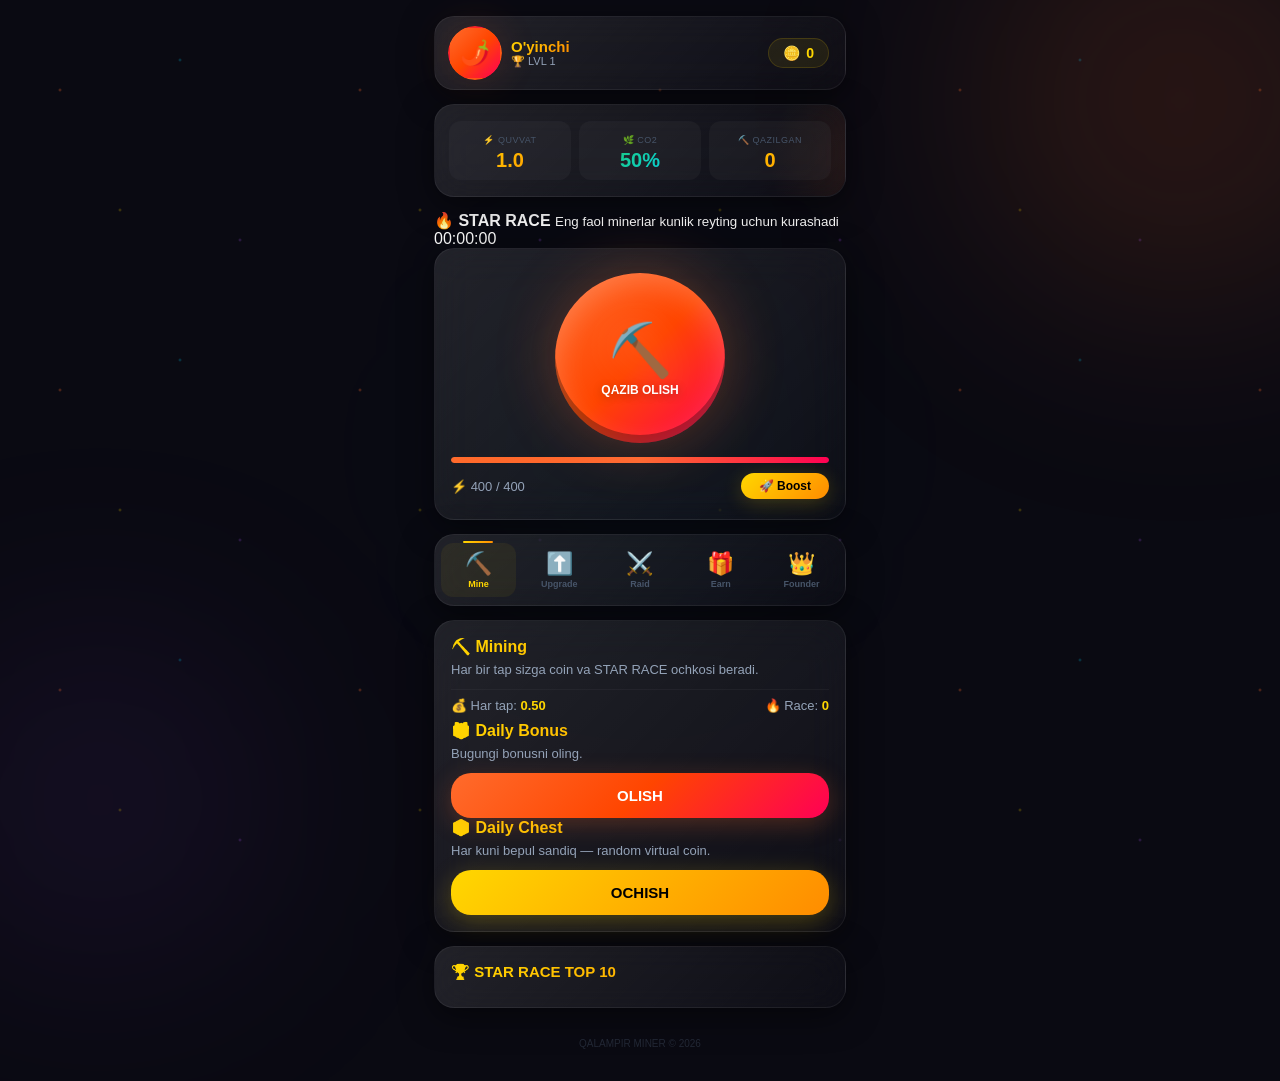
==== commit 05d656ed: "Update index.html" ====
--- a/index.html
+++ b/index.html
@@ -2,163 +2,600 @@
 <html lang="uz">
 <head>
     <meta charset="UTF-8">
-    <meta name="viewport" content="width=device-width, initial-scale=1.0, maximum-scale=1.0, user-scalable=no">
+
+    <meta
+        name="viewport"
+        content="width=device-width, initial-scale=1, maximum-scale=1, user-scalable=no"
+    >
+
     <title>Qalampir Miner 🌶️</title>
-    <!-- ✅ CSS ni static papkadan o'qiydi -->
+
     <link rel="stylesheet" href="/static/style.css">
+
     <script src="https://telegram.org/js/telegram-web-app.js"></script>
 </head>
+
 <body>
 
-<!-- ===== 3D GLOW ORBS ===== -->
 <div class="glow-orb glow-orb-1"></div>
 <div class="glow-orb glow-orb-2"></div>
 <div class="glow-orb glow-orb-3"></div>
 
 <div class="app">
-    <!-- ===== TOPBAR ===== -->
+
+    <!-- ================= TOP BAR ================= -->
+
     <header class="topbar">
+
         <div class="profile">
+
             <div class="avatar" id="avatar">
                 🌶️
                 <div class="avatar-ring"></div>
             </div>
+
             <div>
-                <div class="name" id="playerName">O'yinchi</div>
-                <div class="level">🏆 LVL <span id="levelDisplay">1</span></div>
-            </div>
-        </div>
+                <div class="name" id="playerName">
+                    O'yinchi
+                </div>
+
+                <div class="level">
+                    🏆 LVL
+                    <span id="levelDisplay">1</span>
+                </div>
+            </div>
+
+        </div>
+
         <div class="balance">
-            🪙 <span id="coinBalance">0</span>
-        </div>
+            🪙
+            <span id="coinBalance">0</span>
+        </div>
+
     </header>
 
-    <!-- ===== HERO ===== -->
+
+    <!-- ================= HERO STATS ================= -->
+
     <section class="hero">
+
         <div class="stats-grid">
+
             <div class="stat-item">
-                <span class="stat-label">⚡ Quvvat</span>
-                <span class="stat-value" id="energyRate">1.0</span>
-            </div>
+                <span class="stat-label">
+                    ⚡ Quvvat
+                </span>
+
+                <span
+                    class="stat-value"
+                    id="energyRate"
+                >
+                    1.0
+                </span>
+            </div>
+
+
             <div class="stat-item">
-                <span class="stat-label">🌿 CO2</span>
-                <span class="stat-value co2" id="co2Level">50%</span>
-            </div>
+
+                <span class="stat-label">
+                    🌿 CO2
+                </span>
+
+                <span
+                    class="stat-value co2"
+                    id="co2Level"
+                >
+                    50%
+                </span>
+
+            </div>
+
+
             <div class="stat-item">
-                <span class="stat-label">⛏️ Qazilgan</span>
-                <span class="stat-value" id="totalMines">0</span>
-            </div>
-        </div>
+
+                <span class="stat-label">
+                    ⛏️ Qazilgan
+                </span>
+
+                <span
+                    class="stat-value"
+                    id="totalMines"
+                >
+                    0
+                </span>
+
+            </div>
+
+        </div>
+
     </section>
 
-    <!-- ===== MINE BUTTON ===== -->
+
+    <!-- ================= STAR RACE ================= -->
+
+    <section class="race-banner">
+
+        <div>
+
+            <b>
+                🔥 STAR RACE
+            </b>
+
+            <small>
+                Eng faol minerlar kunlik reyting uchun kurashadi
+            </small>
+
+        </div>
+
+        <div
+            class="race-timer"
+            id="raceTimer"
+        >
+            00:00:00
+        </div>
+
+    </section>
+
+
+    <!-- ================= MINING ================= -->
+
     <div class="mine-zone">
-        <div id="tapBtn" class="mine-btn">
-            <span class="icon">⛏️</span>
-            <span class="label">+1 Tap to Mine</span>
-        </div>
+
+        <div
+            id="tapBtn"
+            class="mine-btn"
+        >
+
+            <span class="icon">
+                ⛏️
+            </span>
+
+            <span class="label">
+                QAZIB OLISH
+            </span>
+
+        </div>
+
+
         <div class="mine-progress">
-            <div class="progress-bar" id="progressBar" style="width: 100%"></div>
-        </div>
+
+            <div
+                class="progress-bar"
+                id="progressBar"
+                style="width:100%"
+            ></div>
+
+        </div>
+
+
         <div class="mine-info">
-            <span>⚡ <span id="energyLeft">400</span> / 400</span>
-            <button class="boost-btn" onclick="boostEnergy()">🚀 Boost</button>
-        </div>
+
+            <span>
+                ⚡
+                <span id="energyLeft">
+                    400
+                </span>
+                / 400
+            </span>
+
+
+            <button
+                class="boost-btn"
+                onclick="boostEnergy()"
+            >
+                🚀 Boost
+            </button>
+
+        </div>
+
     </div>
 
-    <!-- ===== MENU ===== -->
+
+    <!-- ================= NAVIGATION ================= -->
+
     <nav class="menu-grid">
-        <button class="menu-item active" onclick="showSection('mine')">
-            <span class="menu-icon">⛏️</span>
-            <span class="menu-label">Mine</span>
+
+        <button
+            class="menu-item active"
+            onclick="showSection('mine')"
+        >
+
+            <span class="menu-icon">
+                ⛏️
+            </span>
+
+            <span class="menu-label">
+                Mine
+            </span>
+
         </button>
-        <button class="menu-item" onclick="showSection('upgrade')">
-            <span class="menu-icon">⬆️</span>
-            <span class="menu-label">Upgrade</span>
+
+
+        <button
+            class="menu-item"
+            onclick="showSection('upgrade')"
+        >
+
+            <span class="menu-icon">
+                ⬆️
+            </span>
+
+            <span class="menu-label">
+                Upgrade
+            </span>
+
         </button>
-        <button class="menu-item" onclick="showSection('raid')">
-            <span class="menu-icon">⚔️</span>
-            <span class="menu-label">Raid</span>
+
+
+        <button
+            class="menu-item"
+            onclick="showSection('raid')"
+        >
+
+            <span class="menu-icon">
+                ⚔️
+            </span>
+
+            <span class="menu-label">
+                Raid
+            </span>
+
         </button>
-        <button class="menu-item" onclick="showSection('earn')">
-            <span class="menu-icon">💰</span>
-            <span class="menu-label">Earn</span>
+
+
+        <button
+            class="menu-item"
+            onclick="showSection('earn')"
+        >
+
+            <span class="menu-icon">
+                🎁
+            </span>
+
+            <span class="menu-label">
+                Earn
+            </span>
+
         </button>
-        <button class="menu-item" onclick="showSection('founder')">
-            <span class="menu-icon">👑</span>
-            <span class="menu-label">Founder</span>
+
+
+        <button
+            class="menu-item"
+            onclick="showSection('founder')"
+        >
+
+            <span class="menu-icon">
+                👑
+            </span>
+
+            <span class="menu-label">
+                Founder
+            </span>
+
         </button>
+
     </nav>
 
-    <!-- ===== SECTIONS ===== -->
-    <div id="sectionMine" class="section active">
+
+    <!-- ================= MINE SECTION ================= -->
+
+    <div
+        id="sectionMine"
+        class="section active"
+    >
+
         <div class="section-card">
-            <h3>⛏️ Mining</h3>
-            <p>Energiyangizni sarflab qazib oling!</p>
+
+            <h3>
+                ⛏️ Mining
+            </h3>
+
+            <p>
+                Har bir tap sizga coin va STAR RACE ochkosi beradi.
+            </p>
+
+
             <div class="stats-row">
-                <span>💰 Har bir tap: <strong id="earnPerTap">1.00</strong></span>
-                <span>⚡ Energiya: <strong id="energyDisplay">400</strong></span>
-            </div>
-        </div>
+
+                <span>
+                    💰 Har tap:
+                    <strong id="earnPerTap">
+                        0.50
+                    </strong>
+                </span>
+
+
+                <span>
+                    🔥 Race:
+                    <strong id="racePoints">
+                        0
+                    </strong>
+                </span>
+
+            </div>
+
+        </div>
+
+
+        <!-- DAILY BONUS -->
+
+        <div class="section-card daily-card">
+
+            <div>
+
+                <h3>
+                    🎁 Daily Bonus
+                </h3>
+
+                <p id="streakText">
+                    Bugungi bonusni oling.
+                </p>
+
+            </div>
+
+
+            <button
+                class="action-btn"
+                id="dailyBtn"
+                onclick="claimDaily()"
+            >
+                OLISH
+            </button>
+
+        </div>
+
+
+        <!-- DAILY CHEST -->
+
+        <div class="section-card chest-card">
+
+            <div>
+
+                <h3>
+                    📦 Daily Chest
+                </h3>
+
+                <p>
+                    Har kuni bepul sandiq — random virtual coin.
+                </p>
+
+            </div>
+
+
+            <button
+                class="action-btn gold"
+                id="chestBtn"
+                onclick="openChest()"
+            >
+                OCHISH
+            </button>
+
+        </div>
+
     </div>
 
-    <div id="sectionUpgrade" class="section">
+
+    <!-- ================= UPGRADE ================= -->
+
+    <div
+        id="sectionUpgrade"
+        class="section"
+    >
+
         <div class="section-card">
-            <h3>⬆️ Upgradelar</h3>
+
+            <h3>
+                ⬆️ Upgradelar
+            </h3>
+
             <div id="upgradesList"></div>
-        </div>
+
+        </div>
+
     </div>
 
-    <div id="sectionRaid" class="section">
+
+    <!-- ================= RAID ================= -->
+
+    <div
+        id="sectionRaid"
+        class="section"
+    >
+
         <div class="section-card">
-            <h3>⚔️ Raid</h3>
-            <p>Boshqa o'yinchilarga hujum qiling va ularning resurslarini o'g'irlang!</p>
-            <button class="action-btn" onclick="startRaid()">🔥 Raid boshlash</button>
-        </div>
+
+            <h3>
+                ⚔️ Raid
+            </h3>
+
+            <p>
+                Bonus olish uchun mini raidni ishga tushiring.
+            </p>
+
+
+            <button
+                class="action-btn"
+                onclick="startRaid()"
+            >
+                🔥 RAID BOSHLASH
+            </button>
+
+        </div>
+
     </div>
 
-    <div id="sectionEarn" class="section">
+
+    <!-- ================= EARN ================= -->
+
+    <div
+        id="sectionEarn"
+        class="section"
+    >
+
+        <!-- DAILY MISSIONS -->
+
         <div class="section-card">
-            <h3>💰 Topshiriqlar</h3>
+
+            <h3>
+                🎯 Daily Missions
+            </h3>
+
+            <div id="missionsList"></div>
+
+        </div>
+
+
+        <!-- PERMANENT TASKS -->
+
+        <div class="section-card">
+
+            <h3>
+                📋 Doimiy vazifalar
+            </h3>
+
             <div id="tasksList"></div>
-        </div>
+
+        </div>
+
+
+        <!-- REFERRAL -->
+
+        <div class="section-card referral-card">
+
+            <h3>
+                👥 Referral Race
+            </h3>
+
+            <p>
+                Do'stingiz qo'shilsa
+                <b>
+                    +100 🌶️
+                </b>.
+                Qo'shimcha milestone bonuslari ham bor.
+            </p>
+
+
+            <div class="ref-progress">
+
+                <b id="refCount">
+                    0
+                </b>
+
+                do'st
+
+            </div>
+
+
+            <p id="refNext">
+                Keyingi bonusni hisoblash...
+            </p>
+
+
+            <button
+                class="share-btn"
+                onclick="shareGame()"
+            >
+                🚀 DO'STIMNI TAKLIF QILISH
+            </button>
+
+        </div>
+
     </div>
 
-    <div id="sectionFounder" class="section">
-        <div class="section-card">
-            <h3>👑 Founder</h3>
-            <p>Asoschilar jamoasiga qo'shiling va maxsus imtiyozlarga ega bo'ling!</p>
-            <button class="action-btn gold" onclick="becomeFounder()">👑 Asoschi bo'lish</button>
-        </div>
+
+    <!-- ================= FOUNDER ================= -->
+
+    <div
+        id="sectionFounder"
+        class="section"
+    >
+
+        <div class="section-card founder-card">
+
+            <h3>
+                👑 Founder
+            </h3>
+
+            <p>
+                Founder bo'ling va doimiy quvvat bonusini oling.
+            </p>
+
+
+            <button
+                class="action-btn gold"
+                id="founderBtn"
+                onclick="becomeFounder()"
+            >
+                👑 500 🌶️ — ASOSCHI BO'LISH
+            </button>
+
+        </div>
+
     </div>
 
-    <!-- ===== LEADERBOARD ===== -->
+
+    <!-- ================= LEADERBOARD ================= -->
+
     <section class="leaderboard-section">
-        <h3>🏆 TOP O'YINCHILAR</h3>
+
+        <h3>
+            🏆 STAR RACE TOP 10
+        </h3>
+
         <div id="leaderboardList"></div>
+
     </section>
 
-    <!-- ===== REFERRAL ===== -->
-    <section class="referral-section">
-        <h3>👥 Do'stingni chaqir</h3>
-        <p>Do'stingiz qo'shilsa sizga <strong>+100 🌶️</strong> bonus!</p>
-        <button class="share-btn" onclick="shareGame()">🚀 DO'STIMNI TAKLIF QILISH</button>
-    </section>
-
-    <!-- ===== FOOTER ===== -->
-    <footer class="footer">QALAMPIR MINER © 2026</footer>
+
+    <!-- ================= FOOTER ================= -->
+
+    <footer class="footer">
+
+        QALAMPIR MINER © 2026
+
+    </footer>
+
 </div>
 
-<!-- ===== OFFLINE MODAL ===== -->
-<div id="offlineModal" class="modal hidden">
+
+<!-- ================= OFFLINE MODAL ================= -->
+
+<div
+    id="offlineModal"
+    class="modal hidden"
+>
+
     <div class="modal-box">
-        <h2>🎉 Siz yo'qligingizda!</h2>
-        <p>Stansiyalaringiz <strong id="offlineAmount">0</strong> 🌶️ ishlab chiqardi!</p>
-        <button class="modal-btn" onclick="closeOfflineModal()">Yig'ib olish</button>
+
+        <h2>
+            🎉 Siz yo'qligingizda!
+        </h2>
+
+
+        <p>
+            Stansiyalaringiz
+            <strong id="offlineAmount">
+                0
+            </strong>
+            🌶️ ishlab chiqardi!
+        </p>
+
+
+        <button
+            class="modal-btn"
+            onclick="closeOfflineModal()"
+        >
+            Yig'ib olish
+        </button>
+
     </div>
+
 </div>
 
-<!-- ✅ JS ni static papkadan o'qiydi -->
+
+<!-- ================= JAVASCRIPT ================= -->
+
 <script src="/static/script.js"></script>
+
 </body>
 </html>
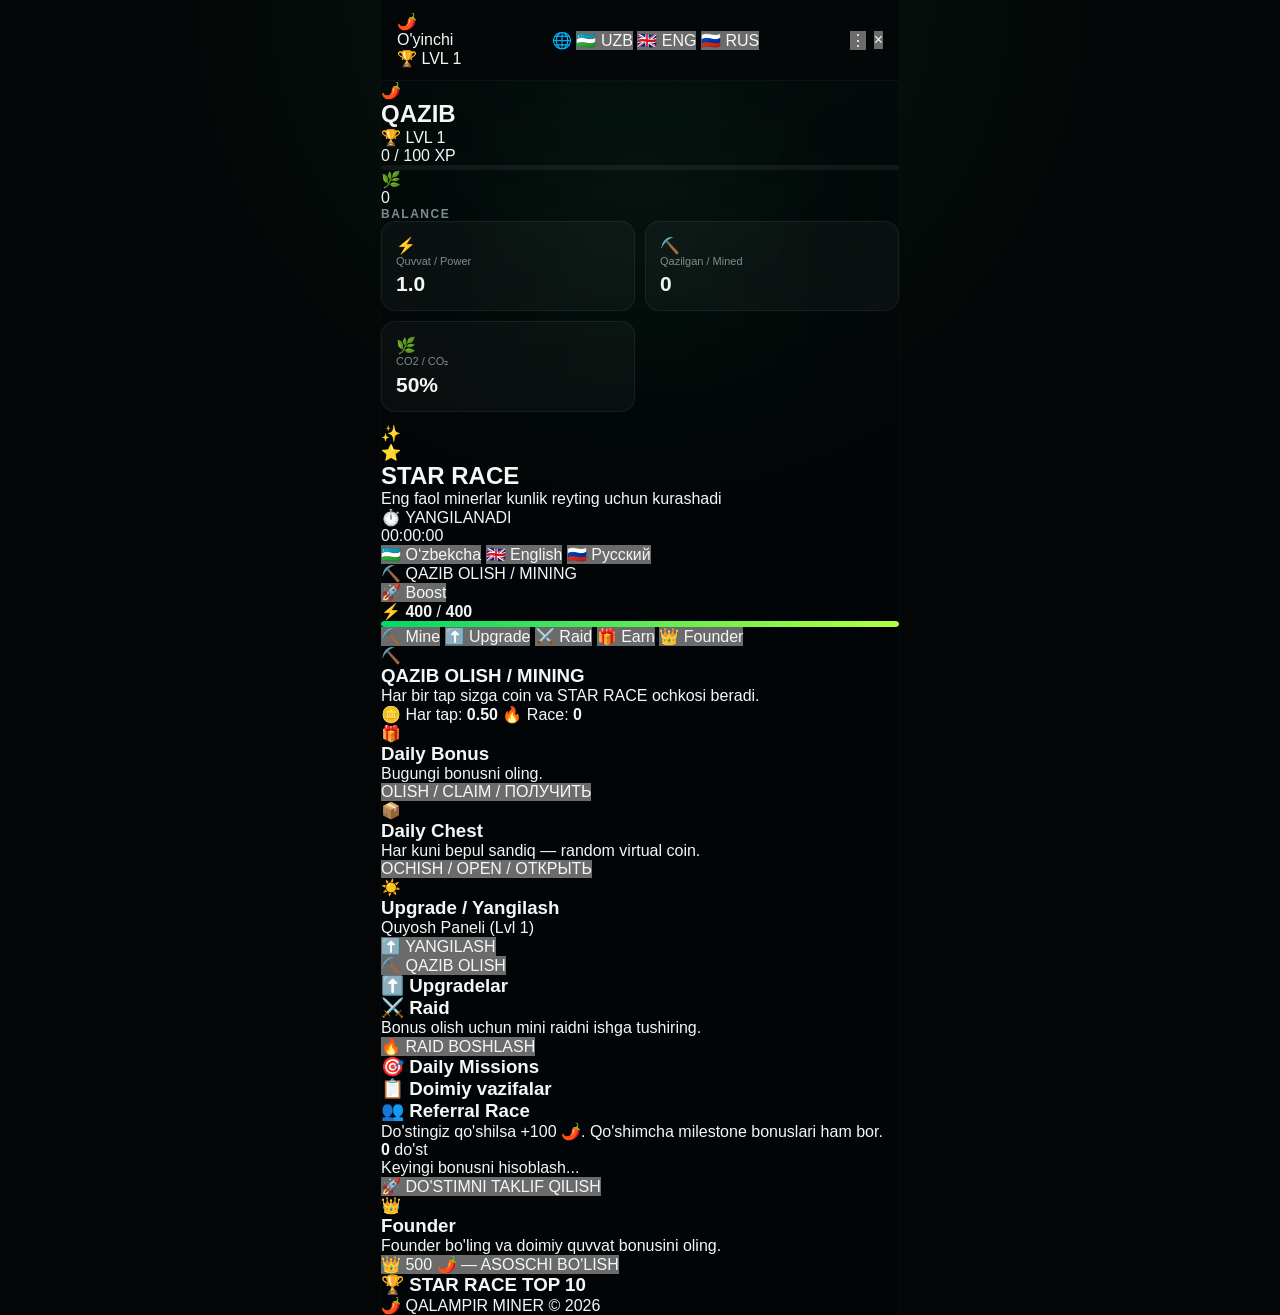
==== commit b4a314e5: "Update index.html" ====
--- a/index.html
+++ b/index.html
@@ -1,5 +1,6 @@
 <!DOCTYPE html>
 <html lang="uz">
+
 <head>
     <meta charset="UTF-8">
 
@@ -8,6 +9,8 @@
         content="width=device-width, initial-scale=1, maximum-scale=1, user-scalable=no"
     >
 
+    <meta name="theme-color" content="#020817">
+
     <title>Qalampir Miner 🌶️</title>
 
     <link rel="stylesheet" href="/static/style.css">
@@ -16,16 +19,26 @@
 </head>
 
 <body>
+
+<!-- =====================================================
+     NEON BACKGROUND
+====================================================== -->
 
 <div class="glow-orb glow-orb-1"></div>
 <div class="glow-orb glow-orb-2"></div>
 <div class="glow-orb glow-orb-3"></div>
 
+
 <div class="app">
 
-    <!-- ================= TOP BAR ================= -->
+
+    <!-- =================================================
+         TOP BAR
+    ================================================== -->
 
     <header class="topbar">
+
+        <!-- PROFILE -->
 
         <div class="profile">
 
@@ -34,75 +47,284 @@
                 <div class="avatar-ring"></div>
             </div>
 
-            <div>
-                <div class="name" id="playerName">
+            <div class="profile-data">
+
+                <div
+                    class="name"
+                    id="playerName"
+                >
                     O'yinchi
                 </div>
 
                 <div class="level">
-                    🏆 LVL
-                    <span id="levelDisplay">1</span>
+
+                    🏆
+
+                    <span data-i18n="level">
+                        LVL
+                    </span>
+
+                    <span id="levelDisplay">
+                        1
+                    </span>
+
                 </div>
-            </div>
-
-        </div>
-
-        <div class="balance">
-            🪙
-            <span id="coinBalance">0</span>
+
+            </div>
+
+        </div>
+
+
+        <!-- =================================================
+             LANGUAGE SWITCHER
+        ================================================== -->
+
+        <div class="language-selector">
+
+            <span class="language-globe">
+                🌐
+            </span>
+
+            <button
+                type="button"
+                class="language-btn active"
+                data-lang="uz"
+                onclick="setLanguage('uz')"
+            >
+                🇺🇿
+                <span>UZB</span>
+            </button>
+
+            <button
+                type="button"
+                class="language-btn"
+                data-lang="en"
+                onclick="setLanguage('en')"
+            >
+                🇬🇧
+                <span>ENG</span>
+            </button>
+
+            <button
+                type="button"
+                class="language-btn"
+                data-lang="ru"
+                onclick="setLanguage('ru')"
+            >
+                🇷🇺
+                <span>RUS</span>
+            </button>
+
+        </div>
+
+
+        <!-- HEADER BUTTONS -->
+
+        <div class="header-actions">
+
+            <button
+                type="button"
+                class="header-action"
+                onclick="toggleSettings()"
+            >
+                ⋮
+            </button>
+
+            <button
+                type="button"
+                class="header-action close"
+                onclick="closeGame()"
+            >
+                ×
+            </button>
+
         </div>
 
     </header>
 
 
-    <!-- ================= HERO STATS ================= -->
-
-    <section class="hero">
-
-        <div class="stats-grid">
-
-            <div class="stat-item">
-                <span class="stat-label">
-                    ⚡ Quvvat
-                </span>
-
-                <span
+    <!-- =================================================
+         PLAYER HERO / BALANCE
+    ================================================== -->
+
+    <section class="player-hero">
+
+        <div class="hero-profile">
+
+            <div class="hero-avatar">
+                🌶️
+            </div>
+
+            <div class="hero-profile-info">
+
+                <h1 id="heroName">
+                    QAZIB
+                </h1>
+
+                <div class="hero-level">
+
+                    🏆
+
+                    <span data-i18n="level">
+                        LVL
+                    </span>
+
+                    <span id="heroLevel">
+                        1
+                    </span>
+
+                </div>
+
+                <div class="xp-info">
+
+                    <span id="xpValue">
+                        0
+                    </span>
+
+                    /
+
+                    <span id="xpMax">
+                        100
+                    </span>
+
+                    XP
+
+                </div>
+
+                <div class="xp-bar">
+
+                    <div
+                        id="xpProgress"
+                        class="xp-progress"
+                        style="width:0%"
+                    ></div>
+
+                </div>
+
+            </div>
+
+        </div>
+
+
+        <!-- BALANCE -->
+
+        <div class="balance-card">
+
+            <div class="balance-icon">
+                🌿
+            </div>
+
+            <div class="balance-content">
+
+                <div
+                    class="balance-value"
+                    id="coinBalance"
+                >
+                    0
+                </div>
+
+                <div
+                    class="balance-label"
+                    data-i18n="balance"
+                >
+                    BALANCE
+                </div>
+
+            </div>
+
+        </div>
+
+    </section>
+
+
+    <!-- =================================================
+         MAIN STATS
+    ================================================== -->
+
+    <section class="stats-grid">
+
+
+        <!-- POWER -->
+
+        <div class="stat-card power-card">
+
+            <div class="stat-icon">
+                ⚡
+            </div>
+
+            <div class="stat-content">
+
+                <div
+                    class="stat-label"
+                    data-i18n="power"
+                >
+                    Quvvat / Power
+                </div>
+
+                <div
                     class="stat-value"
                     id="energyRate"
                 >
                     1.0
-                </span>
-            </div>
-
-
-            <div class="stat-item">
-
-                <span class="stat-label">
-                    🌿 CO2
-                </span>
-
-                <span
+                </div>
+
+            </div>
+
+        </div>
+
+
+        <!-- MINED -->
+
+        <div class="stat-card mined-card">
+
+            <div class="stat-icon">
+                ⛏️
+            </div>
+
+            <div class="stat-content">
+
+                <div
+                    class="stat-label"
+                    data-i18n="mined"
+                >
+                    Qazilgan / Mined
+                </div>
+
+                <div
+                    class="stat-value"
+                    id="totalMines"
+                >
+                    0
+                </div>
+
+            </div>
+
+        </div>
+
+
+        <!-- CO2 -->
+
+        <div class="stat-card co2-card">
+
+            <div class="stat-icon">
+                🌿
+            </div>
+
+            <div class="stat-content">
+
+                <div
+                    class="stat-label"
+                    data-i18n="co2"
+                >
+                    CO2 / CO₂
+                </div>
+
+                <div
                     class="stat-value co2"
                     id="co2Level"
                 >
                     50%
-                </span>
-
-            </div>
-
-
-            <div class="stat-item">
-
-                <span class="stat-label">
-                    ⛏️ Qazilgan
-                </span>
-
-                <span
-                    class="stat-value"
-                    id="totalMines"
-                >
-                    0
-                </span>
+                </div>
 
             </div>
 
@@ -111,271 +333,505 @@
     </section>
 
 
-    <!-- ================= STAR RACE ================= -->
+    <!-- =================================================
+         STAR RACE
+    ================================================== -->
 
     <section class="race-banner">
 
-        <div>
-
-            <b>
-                🔥 STAR RACE
-            </b>
-
-            <small>
+        <div class="race-decoration">
+            ✨
+        </div>
+
+        <div class="race-star">
+            ⭐
+        </div>
+
+        <div class="race-info">
+
+            <h2 data-i18n="starRace">
+                STAR RACE
+            </h2>
+
+            <p data-i18n="raceDescription">
                 Eng faol minerlar kunlik reyting uchun kurashadi
-            </small>
-
-        </div>
-
-        <div
-            class="race-timer"
-            id="raceTimer"
+            </p>
+
+        </div>
+
+
+        <div class="race-timer-box">
+
+            <div
+                class="race-updated"
+                data-i18n="updated"
+            >
+                ⏱️ YANGILANADI / UPDATED
+            </div>
+
+            <div
+                class="race-timer"
+                id="raceTimer"
+            >
+                00:00:00
+            </div>
+
+        </div>
+
+    </section>
+
+
+    <!-- =================================================
+         LARGE LANGUAGE SELECTOR
+    ================================================== -->
+
+    <section class="large-language-selector">
+
+        <button
+            type="button"
+            class="large-language-btn active"
+            data-lang="uz"
+            onclick="setLanguage('uz')"
         >
-            00:00:00
-        </div>
+            🇺🇿
+            <span>
+                O‘zbekcha
+            </span>
+        </button>
+
+
+        <button
+            type="button"
+            class="large-language-btn"
+            data-lang="en"
+            onclick="setLanguage('en')"
+        >
+            🇬🇧
+            <span>
+                English
+            </span>
+        </button>
+
+
+        <button
+            type="button"
+            class="large-language-btn"
+            data-lang="ru"
+            onclick="setLanguage('ru')"
+        >
+            🇷🇺
+            <span>
+                Русский
+            </span>
+        </button>
 
     </section>
 
 
-    <!-- ================= MINING ================= -->
-
-    <div class="mine-zone">
-
-        <div
-            id="tapBtn"
-            class="mine-btn"
-        >
-
-            <span class="icon">
-                ⛏️
-            </span>
-
-            <span class="label">
-                QAZIB OLISH
-            </span>
-
-        </div>
-
-
-        <div class="mine-progress">
-
-            <div
-                class="progress-bar"
-                id="progressBar"
-                style="width:100%"
-            ></div>
-
-        </div>
-
-
-        <div class="mine-info">
-
-            <span>
-                ⚡
-                <span id="energyLeft">
-                    400
-                </span>
-                / 400
-            </span>
+    <!-- =================================================
+         MINING PANEL
+    ================================================== -->
+
+    <section class="mining-panel">
+
+
+        <!-- TITLE -->
+
+        <div class="mining-header">
+
+            <div class="mining-title">
+
+                <span class="mining-title-icon">
+                    ⛏️
+                </span>
+
+                <span data-i18n="mining">
+                    QAZIB OLISH / MINING
+                </span>
+
+            </div>
 
 
             <button
+                type="button"
                 class="boost-btn"
                 onclick="boostEnergy()"
             >
-                🚀 Boost
+                🚀
+
+                <span data-i18n="boost">
+                    Boost
+                </span>
+
             </button>
 
         </div>
 
-    </div>
-
-
-    <!-- ================= NAVIGATION ================= -->
-
-    <nav class="menu-grid">
-
-        <button
-            class="menu-item active"
-            onclick="showSection('mine')"
-        >
-
-            <span class="menu-icon">
-                ⛏️
+
+        <!-- ENERGY -->
+
+        <div class="energy-row">
+
+            <span class="energy-icon">
+                ⚡
             </span>
 
-            <span class="menu-label">
-                Mine
+            <strong id="energyLeft">
+                400
+            </strong>
+
+            <span>
+                /
             </span>
 
-        </button>
-
-
-        <button
-            class="menu-item"
-            onclick="showSection('upgrade')"
-        >
-
-            <span class="menu-icon">
-                ⬆️
-            </span>
-
-            <span class="menu-label">
-                Upgrade
-            </span>
-
-        </button>
-
-
-        <button
-            class="menu-item"
-            onclick="showSection('raid')"
-        >
-
-            <span class="menu-icon">
-                ⚔️
-            </span>
-
-            <span class="menu-label">
-                Raid
-            </span>
-
-        </button>
-
-
-        <button
-            class="menu-item"
-            onclick="showSection('earn')"
-        >
-
-            <span class="menu-icon">
-                🎁
-            </span>
-
-            <span class="menu-label">
-                Earn
-            </span>
-
-        </button>
-
-
-        <button
-            class="menu-item"
-            onclick="showSection('founder')"
-        >
-
-            <span class="menu-icon">
-                👑
-            </span>
-
-            <span class="menu-label">
-                Founder
-            </span>
-
-        </button>
-
-    </nav>
-
-
-    <!-- ================= MINE SECTION ================= -->
+            <strong id="energyMax">
+                400
+            </strong>
+
+            <div class="energy-bar">
+
+                <div
+                    class="progress-bar"
+                    id="progressBar"
+                    style="width:100%"
+                ></div>
+
+            </div>
+
+        </div>
+
+
+        <!-- NAVIGATION -->
+
+        <nav class="menu-grid">
+
+
+            <!-- MINE -->
+
+            <button
+                type="button"
+                class="menu-item active"
+                onclick="showSection('mine')"
+            >
+
+                <span class="menu-icon">
+                    ⛏️
+                </span>
+
+                <span
+                    class="menu-label"
+                    data-i18n="mine"
+                >
+                    Mine
+                </span>
+
+            </button>
+
+
+            <!-- UPGRADE -->
+
+            <button
+                type="button"
+                class="menu-item"
+                onclick="showSection('upgrade')"
+            >
+
+                <span class="menu-icon">
+                    ⬆️
+                </span>
+
+                <span
+                    class="menu-label"
+                    data-i18n="upgrade"
+                >
+                    Upgrade
+                </span>
+
+            </button>
+
+
+            <!-- RAID -->
+
+            <button
+                type="button"
+                class="menu-item"
+                onclick="showSection('raid')"
+            >
+
+                <span class="menu-icon">
+                    ⚔️
+                </span>
+
+                <span
+                    class="menu-label"
+                    data-i18n="raid"
+                >
+                    Raid
+                </span>
+
+            </button>
+
+
+            <!-- EARN -->
+
+            <button
+                type="button"
+                class="menu-item"
+                onclick="showSection('earn')"
+            >
+
+                <span class="menu-icon">
+                    🎁
+                </span>
+
+                <span
+                    class="menu-label"
+                    data-i18n="earn"
+                >
+                    Earn
+                </span>
+
+            </button>
+
+
+            <!-- FOUNDER -->
+
+            <button
+                type="button"
+                class="menu-item"
+                onclick="showSection('founder')"
+            >
+
+                <span class="menu-icon">
+                    👑
+                </span>
+
+                <span
+                    class="menu-label"
+                    data-i18n="founder"
+                >
+                    Founder
+                </span>
+
+            </button>
+
+        </nav>
+
+    </section>
+
+
+    <!-- =================================================
+         MINE SECTION
+    ================================================== -->
 
     <div
         id="sectionMine"
         class="section active"
     >
 
-        <div class="section-card">
-
-            <h3>
-                ⛏️ Mining
-            </h3>
-
-            <p>
-                Har bir tap sizga coin va STAR RACE ochkosi beradi.
-            </p>
-
-
-            <div class="stats-row">
-
-                <span>
-                    💰 Har tap:
-                    <strong id="earnPerTap">
-                        0.50
-                    </strong>
-                </span>
-
-
-                <span>
-                    🔥 Race:
-                    <strong id="racePoints">
-                        0
-                    </strong>
-                </span>
-
-            </div>
-
-        </div>
-
-
-        <!-- DAILY BONUS -->
+
+        <!-- MINING INFO -->
+
+        <div class="section-card mining-info-card">
+
+            <div class="mine-card-icon">
+                ⛏️
+            </div>
+
+            <div class="mine-card-content">
+
+                <h3 data-i18n="mining">
+                    Mining
+                </h3>
+
+                <p data-i18n="miningDescription">
+                    Har bir tap sizga coin va STAR RACE ochkosi beradi.
+                </p>
+
+
+                <div class="stats-row">
+
+                    <span>
+
+                        🪙
+
+                        <span data-i18n="perTap">
+                            Har tap
+                        </span>:
+
+                        <strong id="earnPerTap">
+                            0.50
+                        </strong>
+
+                    </span>
+
+
+                    <span>
+
+                        🔥
+
+                        <span data-i18n="race">
+                            Race
+                        </span>:
+
+                        <strong id="racePoints">
+                            0
+                        </strong>
+
+                    </span>
+
+                </div>
+
+            </div>
+
+        </div>
+
+
+        <!-- =================================================
+             DAILY BONUS
+        ================================================== -->
 
         <div class="section-card daily-card">
 
-            <div>
-
-                <h3>
-                    🎁 Daily Bonus
+            <div class="card-icon">
+                🎁
+            </div>
+
+            <div class="card-content">
+
+                <h3 data-i18n="dailyBonus">
+                    Daily Bonus
                 </h3>
 
                 <p id="streakText">
                     Bugungi bonusni oling.
                 </p>
 
-            </div>
-
-
-            <button
-                class="action-btn"
-                id="dailyBtn"
-                onclick="claimDaily()"
-            >
-                OLISH
-            </button>
-
-        </div>
-
-
-        <!-- DAILY CHEST -->
+                <button
+                    type="button"
+                    class="action-btn"
+                    id="dailyBtn"
+                    onclick="claimDaily()"
+                >
+                    OLISH / CLAIM / ПОЛУЧИТЬ
+                </button>
+
+            </div>
+
+        </div>
+
+
+        <!-- =================================================
+             DAILY CHEST
+        ================================================== -->
 
         <div class="section-card chest-card">
 
-            <div>
-
-                <h3>
-                    📦 Daily Chest
+            <div class="card-icon">
+                📦
+            </div>
+
+            <div class="card-content">
+
+                <h3 data-i18n="dailyChest">
+                    Daily Chest
                 </h3>
 
-                <p>
+                <p data-i18n="chestDescription">
                     Har kuni bepul sandiq — random virtual coin.
                 </p>
 
+                <button
+                    type="button"
+                    class="action-btn blue"
+                    id="chestBtn"
+                    onclick="openChest()"
+                >
+                    OCHISH / OPEN / ОТКРЫТЬ
+                </button>
+
+            </div>
+
+        </div>
+
+
+        <!-- =================================================
+             UPGRADE PREVIEW
+        ================================================== -->
+
+        <div class="section-card upgrade-preview">
+
+            <div class="card-icon solar-icon">
+                ☀️
+            </div>
+
+            <div class="card-content">
+
+                <h3 data-i18n="upgradePreview">
+                    Upgrade / Yangilash
+                </h3>
+
+                <p data-i18n="solarUz">
+                    Quyosh Paneli (Lvl 1)
+                </p>
+
+                <p data-i18n="solarEn">
+                    Solar Panel (Lvl 1)
+                </p>
+
+                <p data-i18n="solarRu">
+                    Солнечная панель (Ур. 1)
+                </p>
+
             </div>
 
 
             <button
-                class="action-btn gold"
-                id="chestBtn"
-                onclick="openChest()"
+                type="button"
+                class="action-btn upgrade-button"
+                onclick="showSection('upgrade')"
             >
-                OCHISH
+
+                ⬆️
+
+                <span data-i18n="upgradeAction">
+                    YANGILASH / UPGRADE / УЛУЧШИТЬ
+                </span>
+
             </button>
 
         </div>
 
+
+        <!-- =================================================
+             BIG MINING BUTTON
+        ================================================== -->
+
+        <button
+            type="button"
+            id="tapBtn"
+            class="big-mine-button"
+        >
+
+            <span class="big-mine-icon">
+                ⛏️
+            </span>
+
+            <span
+                class="big-mine-text"
+                data-i18n="mineNow"
+            >
+                QAZIB OLISH / MINING / ДОБЫЧА
+            </span>
+
+        </button>
+
     </div>
 
 
-    <!-- ================= UPGRADE ================= -->
+    <!-- =================================================
+         UPGRADE SECTION
+    ================================================== -->
 
     <div
         id="sectionUpgrade"
@@ -385,7 +841,13 @@
         <div class="section-card">
 
             <h3>
-                ⬆️ Upgradelar
+
+                ⬆️
+
+                <span data-i18n="upgradeTitle">
+                    Upgradelar
+                </span>
+
             </h3>
 
             <div id="upgradesList"></div>
@@ -395,7 +857,9 @@
     </div>
 
 
-    <!-- ================= RAID ================= -->
+    <!-- =================================================
+         RAID SECTION
+    ================================================== -->
 
     <div
         id="sectionRaid"
@@ -405,19 +869,29 @@
         <div class="section-card">
 
             <h3>
-                ⚔️ Raid
+                ⚔️
+                <span data-i18n="raidTitle">
+                    Raid
+                </span>
             </h3>
 
-            <p>
+            <p data-i18n="raidDescription">
                 Bonus olish uchun mini raidni ishga tushiring.
             </p>
 
 
             <button
+                type="button"
                 class="action-btn"
                 onclick="startRaid()"
             >
-                🔥 RAID BOSHLASH
+
+                🔥
+
+                <span data-i18n="startRaid">
+                    RAID BOSHLASH
+                </span>
+
             </button>
 
         </div>
@@ -425,19 +899,28 @@
     </div>
 
 
-    <!-- ================= EARN ================= -->
+    <!-- =================================================
+         EARN SECTION
+    ================================================== -->
 
     <div
         id="sectionEarn"
         class="section"
     >
 
+
         <!-- DAILY MISSIONS -->
 
         <div class="section-card">
 
             <h3>
-                🎯 Daily Missions
+
+                🎯
+
+                <span data-i18n="dailyMissions">
+                    Daily Missions
+                </span>
+
             </h3>
 
             <div id="missionsList"></div>
@@ -445,12 +928,18 @@
         </div>
 
 
-        <!-- PERMANENT TASKS -->
+        <!-- TASKS -->
 
         <div class="section-card">
 
             <h3>
-                📋 Doimiy vazifalar
+
+                📋
+
+                <span data-i18n="tasks">
+                    Doimiy vazifalar
+                </span>
+
             </h3>
 
             <div id="tasksList"></div>
@@ -463,14 +952,18 @@
         <div class="section-card referral-card">
 
             <h3>
-                👥 Referral Race
+
+                👥
+
+                <span data-i18n="referralRace">
+                    Referral Race
+                </span>
+
             </h3>
 
-            <p>
-                Do'stingiz qo'shilsa
-                <b>
-                    +100 🌶️
-                </b>.
+
+            <p data-i18n="referralDescription">
+                Do'stingiz qo'shilsa +100 🌶️.
                 Qo'shimcha milestone bonuslari ham bor.
             </p>
 
@@ -481,7 +974,9 @@
                     0
                 </b>
 
-                do'st
+                <span data-i18n="friends">
+                    do'st
+                </span>
 
             </div>
 
@@ -492,10 +987,17 @@
 
 
             <button
+                type="button"
                 class="share-btn"
                 onclick="shareGame()"
             >
-                🚀 DO'STIMNI TAKLIF QILISH
+
+                🚀
+
+                <span data-i18n="inviteFriend">
+                    DO'STIMNI TAKLIF QILISH
+                </span>
+
             </button>
 
         </div>
@@ -503,7 +1005,9 @@
     </div>
 
 
-    <!-- ================= FOUNDER ================= -->
+    <!-- =================================================
+         FOUNDER SECTION
+    ================================================== -->
 
     <div
         id="sectionFounder"
@@ -512,21 +1016,36 @@
 
         <div class="section-card founder-card">
 
-            <h3>
-                👑 Founder
+            <div class="founder-icon">
+                👑
+            </div>
+
+            <h3 data-i18n="founderTitle">
+                Founder
             </h3>
 
-            <p>
+            <p data-i18n="founderDescription">
                 Founder bo'ling va doimiy quvvat bonusini oling.
             </p>
 
 
             <button
+                type="button"
                 class="action-btn gold"
                 id="founderBtn"
                 onclick="becomeFounder()"
             >
-                👑 500 🌶️ — ASOSCHI BO'LISH
+
+                👑
+
+                500 🌶️
+
+                —
+
+                <span data-i18n="becomeFounder">
+                    ASOSCHI BO'LISH
+                </span>
+
             </button>
 
         </div>
@@ -534,31 +1053,110 @@
     </div>
 
 
-    <!-- ================= LEADERBOARD ================= -->
+    <!-- =================================================
+         LEADERBOARD
+    ================================================== -->
 
     <section class="leaderboard-section">
 
         <h3>
-            🏆 STAR RACE TOP 10
+
+            🏆
+
+            <span data-i18n="leaderboardTitle">
+                STAR RACE TOP 10
+            </span>
+
         </h3>
 
+
         <div id="leaderboardList"></div>
 
     </section>
 
 
-    <!-- ================= FOOTER ================= -->
+    <!-- =================================================
+         FOOTER
+    ================================================== -->
 
     <footer class="footer">
 
-        QALAMPIR MINER © 2026
+        🌶️
+
+        QALAMPIR MINER
+
+        © 2026
 
     </footer>
 
 </div>
 
 
-<!-- ================= OFFLINE MODAL ================= -->
+<!-- =====================================================
+     SETTINGS PANEL
+====================================================== -->
+
+<div
+    id="settingsPanel"
+    class="settings-panel hidden"
+>
+
+    <div class="settings-box">
+
+        <button
+            type="button"
+            class="settings-close"
+            onclick="toggleSettings()"
+        >
+            ×
+        </button>
+
+
+        <h2>
+            ⚙️
+            Settings
+        </h2>
+
+
+        <div class="settings-language-title">
+            Language / Язык / Til
+        </div>
+
+
+        <button
+            type="button"
+            class="settings-lang"
+            onclick="setLanguage('uz')"
+        >
+            🇺🇿 O‘zbekcha
+        </button>
+
+
+        <button
+            type="button"
+            class="settings-lang"
+            onclick="setLanguage('en')"
+        >
+            🇬🇧 English
+        </button>
+
+
+        <button
+            type="button"
+            class="settings-lang"
+            onclick="setLanguage('ru')"
+        >
+            🇷🇺 Русский
+        </button>
+
+    </div>
+
+</div>
+
+
+<!-- =====================================================
+     OFFLINE MODAL
+====================================================== -->
 
 <div
     id="offlineModal"
@@ -567,25 +1165,45 @@
 
     <div class="modal-box">
 
-        <h2>
-            🎉 Siz yo'qligingizda!
+        <div class="modal-icon">
+            🎉
+        </div>
+
+
+        <h2 data-i18n="welcomeBack">
+            Siz yo'qligingizda!
         </h2>
 
 
         <p>
-            Stansiyalaringiz
+
+            <span data-i18n="offlineText">
+                Stansiyalaringiz
+            </span>
+
             <strong id="offlineAmount">
                 0
             </strong>
-            🌶️ ishlab chiqardi!
+
+            🌶️
+
+            <span data-i18n="offlineProduced">
+                ishlab chiqardi!
+            </span>
+
         </p>
 
 
         <button
+            type="button"
             class="modal-btn"
             onclick="closeOfflineModal()"
         >
-            Yig'ib olish
+
+            <span data-i18n="collect">
+                Yig'ib olish
+            </span>
+
         </button>
 
     </div>
@@ -593,9 +1211,604 @@
 </div>
 
 
-<!-- ================= JAVASCRIPT ================= -->
+<!-- =====================================================
+     ORIGINAL GAME SCRIPT
+====================================================== -->
 
 <script src="/static/script.js"></script>
+
+
+<!-- =====================================================
+     3 LANGUAGE SYSTEM
+====================================================== -->
+
+<script>
+
+(function () {
+
+    const translations = {
+
+        uz: {
+
+            level: "LVL",
+            balance: "BALANCE",
+
+            power: "Quvvat / Power",
+            mined: "Qazilgan / Mined",
+            co2: "CO2 / CO₂",
+
+            starRace: "STAR RACE",
+            raceDescription:
+                "Eng faol minerlar kunlik reyting uchun kurashadi",
+
+            updated:
+                "⏱️ YANGILANADI",
+
+            mining:
+                "QAZIB OLISH / MINING",
+
+            boost:
+                "Boost",
+
+            mine:
+                "Mine",
+
+            upgrade:
+                "Upgrade",
+
+            raid:
+                "Raid",
+
+            earn:
+                "Earn",
+
+            founder:
+                "Founder",
+
+            miningDescription:
+                "Har bir tap sizga coin va STAR RACE ochkosi beradi.",
+
+            perTap:
+                "Har tap",
+
+            race:
+                "Race",
+
+            dailyBonus:
+                "Daily Bonus",
+
+            dailyChest:
+                "Daily Chest",
+
+            chestDescription:
+                "Har kuni bepul sandiq — random virtual coin.",
+
+            upgradePreview:
+                "Upgrade / Yangilash",
+
+            solarUz:
+                "Quyosh Paneli (Lvl 1)",
+
+            solarEn:
+                "",
+
+            solarRu:
+                "",
+
+            upgradeAction:
+                "YANGILASH",
+
+            mineNow:
+                "QAZIB OLISH",
+
+            upgradeTitle:
+                "Upgradelar",
+
+            raidTitle:
+                "Raid",
+
+            raidDescription:
+                "Bonus olish uchun mini raidni ishga tushiring.",
+
+            startRaid:
+                "RAID BOSHLASH",
+
+            dailyMissions:
+                "Daily Missions",
+
+            tasks:
+                "Doimiy vazifalar",
+
+            referralRace:
+                "Referral Race",
+
+            referralDescription:
+                "Do'stingiz qo'shilsa +100 🌶️. Qo'shimcha milestone bonuslari ham bor.",
+
+            friends:
+                "do'st",
+
+            inviteFriend:
+                "DO'STIMNI TAKLIF QILISH",
+
+            founderTitle:
+                "Founder",
+
+            founderDescription:
+                "Founder bo'ling va doimiy quvvat bonusini oling.",
+
+            becomeFounder:
+                "ASOSCHI BO'LISH",
+
+            leaderboardTitle:
+                "STAR RACE TOP 10",
+
+            welcomeBack:
+                "Siz yo'qligingizda!",
+
+            offlineText:
+                "Stansiyalaringiz",
+
+            offlineProduced:
+                "ishlab chiqardi!",
+
+            collect:
+                "Yig'ib olish"
+        },
+
+
+        en: {
+
+            level:
+                "LVL",
+
+            balance:
+                "BALANCE",
+
+            power:
+                "Power",
+
+            mined:
+                "Mined",
+
+            co2:
+                "CO₂",
+
+            starRace:
+                "STAR RACE",
+
+            raceDescription:
+                "The most active miners compete for the daily ranking",
+
+            updated:
+                "⏱️ UPDATED",
+
+            mining:
+                "MINING",
+
+            boost:
+                "Boost",
+
+            mine:
+                "Mine",
+
+            upgrade:
+                "Upgrade",
+
+            raid:
+                "Raid",
+
+            earn:
+                "Earn",
+
+            founder:
+                "Founder",
+
+            miningDescription:
+                "Every tap gives you coins and STAR RACE points.",
+
+            perTap:
+                "Per tap",
+
+            race:
+                "Race",
+
+            dailyBonus:
+                "Daily Bonus",
+
+            dailyChest:
+                "Daily Chest",
+
+            chestDescription:
+                "A free chest every day — random virtual coins.",
+
+            upgradePreview:
+                "Upgrade",
+
+            solarUz:
+                "",
+
+            solarEn:
+                "Solar Panel (Lvl 1)",
+
+            solarRu:
+                "",
+
+            upgradeAction:
+                "UPGRADE",
+
+            mineNow:
+                "MINING",
+
+            upgradeTitle:
+                "Upgrades",
+
+            raidTitle:
+                "Raid",
+
+            raidDescription:
+                "Start a mini raid to receive a bonus.",
+
+            startRaid:
+                "START RAID",
+
+            dailyMissions:
+                "Daily Missions",
+
+            tasks:
+                "Permanent Tasks",
+
+            referralRace:
+                "Referral Race",
+
+            referralDescription:
+                "Invite a friend and get +100 🌶️. Extra milestone rewards are available.",
+
+            friends:
+                "friends",
+
+            inviteFriend:
+                "INVITE FRIEND",
+
+            founderTitle:
+                "Founder",
+
+            founderDescription:
+                "Become a Founder and receive a permanent power bonus.",
+
+            becomeFounder:
+                "BECOME FOUNDER",
+
+            leaderboardTitle:
+                "STAR RACE TOP 10",
+
+            welcomeBack:
+                "While you were away!",
+
+            offlineText:
+                "Your stations produced",
+
+            offlineProduced:
+                "🌶️ while you were away!",
+
+            collect:
+                "Collect"
+        },
+
+
+        ru: {
+
+            level:
+                "УР",
+
+            balance:
+                "БАЛАНС",
+
+            power:
+                "Мощность",
+
+            mined:
+                "Добыто",
+
+            co2:
+                "CO₂",
+
+            starRace:
+                "STAR RACE",
+
+            raceDescription:
+                "Самые активные майнеры соревнуются за ежедневный рейтинг",
+
+            updated:
+                "⏱️ ОБНОВЛЕНИЕ",
+
+            mining:
+                "ДОБЫЧА",
+
+            boost:
+                "Буст",
+
+            mine:
+                "Добыча",
+
+            upgrade:
+                "Улучшения",
+
+            raid:
+                "Рейд",
+
+            earn:
+                "Заработок",
+
+            founder:
+                "Основатель",
+
+            miningDescription:
+                "Каждый тап приносит монеты и очки STAR RACE.",
+
+            perTap:
+                "За тап",
+
+            race:
+                "Рейтинг",
+
+            dailyBonus:
+                "Ежедневный бонус",
+
+            dailyChest:
+                "Ежедневный сундук",
+
+            chestDescription:
+                "Бесплатный сундук каждый день — случайные виртуальные монеты.",
+
+            upgradePreview:
+                "Улучшение",
+
+            solarUz:
+                "",
+
+            solarEn:
+                "",
+
+            solarRu:
+                "Солнечная панель (Ур. 1)",
+
+            upgradeAction:
+                "УЛУЧШИТЬ",
+
+            mineNow:
+                "ДОБЫЧА",
+
+            upgradeTitle:
+                "Улучшения",
+
+            raidTitle:
+                "Рейд",
+
+            raidDescription:
+                "Запустите мини-рейд, чтобы получить бонус.",
+
+            startRaid:
+                "НАЧАТЬ РЕЙД",
+
+            dailyMissions:
+                "Ежедневные задания",
+
+            tasks:
+                "Постоянные задания",
+
+            referralRace:
+                "Реферальная гонка",
+
+            referralDescription:
+                "Пригласите друга и получите +100 🌶️. Доступны дополнительные бонусы.",
+
+            friends:
+                "друзей",
+
+            inviteFriend:
+                "ПРИГЛАСИТЬ ДРУГА",
+
+            founderTitle:
+                "Основатель",
+
+            founderDescription:
+                "Станьте основателем и получите постоянный бонус мощности.",
+
+            becomeFounder:
+                "СТАТЬ ОСНОВАТЕЛЕМ",
+
+            leaderboardTitle:
+                "STAR RACE ТОП 10",
+
+            welcomeBack:
+                "Пока вас не было!",
+
+            offlineText:
+                "Ваши станции добыли",
+
+            offlineProduced:
+                "🌶️ пока вас не было!",
+
+            collect:
+                "Забрать"
+        }
+
+    };
+
+
+    /* =================================================
+       SET LANGUAGE
+    ================================================= */
+
+    window.setLanguage = function (lang) {
+
+        if (!translations[lang]) {
+            lang = "uz";
+        }
+
+        document.documentElement.lang = lang;
+
+        localStorage.setItem(
+            "qalampir_language",
+            lang
+        );
+
+
+        const dictionary =
+            translations[lang];
+
+
+        /* TEXTS */
+
+        document
+            .querySelectorAll("[data-i18n]")
+            .forEach(function (element) {
+
+                const key =
+                    element.getAttribute(
+                        "data-i18n"
+                    );
+
+                if (
+                    dictionary[key] !== undefined &&
+                    dictionary[key] !== ""
+                ) {
+
+                    element.textContent =
+                        dictionary[key];
+
+                }
+
+            });
+
+
+        /* LANGUAGE BUTTONS */
+
+        document
+            .querySelectorAll(
+                ".language-btn, .large-language-btn"
+            )
+            .forEach(function (button) {
+
+                button.classList.toggle(
+                    "active",
+                    button.dataset.lang === lang
+                );
+
+            });
+
+
+        /* SOLAR PANEL LANGUAGE */
+
+        const solarUz =
+            document.querySelector(
+                '[data-i18n="solarUz"]'
+            );
+
+        const solarEn =
+            document.querySelector(
+                '[data-i18n="solarEn"]'
+            );
+
+        const solarRu =
+            document.querySelector(
+                '[data-i18n="solarRu"]'
+            );
+
+
+        if (solarUz) solarUz.style.display =
+            lang === "uz" ? "block" : "none";
+
+        if (solarEn) solarEn.style.display =
+            lang === "en" ? "block" : "none";
+
+        if (solarRu) solarRu.style.display =
+            lang === "ru" ? "block" : "none";
+
+    };
+
+
+    /* =================================================
+       SETTINGS
+    ================================================= */
+
+    window.toggleSettings = function () {
+
+        const panel =
+            document.getElementById(
+                "settingsPanel"
+            );
+
+        if (!panel) {
+            return;
+        }
+
+        panel.classList.toggle("hidden");
+
+    };
+
+
+    /* =================================================
+       CLOSE GAME
+    ================================================= */
+
+    window.closeGame = function () {
+
+        try {
+
+            if (
+                window.Telegram &&
+                Telegram.WebApp
+            ) {
+
+                Telegram.WebApp.close();
+
+                return;
+            }
+
+        } catch (error) {
+
+            console.log(
+                "Telegram close unavailable",
+                error
+            );
+
+        }
+
+        const app =
+            document.querySelector(".app");
+
+        if (app) {
+
+            app.style.transition =
+                "opacity .3s ease";
+
+            app.style.opacity = "0";
+
+        }
+
+    };
+
+
+    /* =================================================
+       LOAD SAVED LANGUAGE
+    ================================================= */
+
+    const savedLanguage =
+        localStorage.getItem(
+            "qalampir_language"
+        );
+
+
+    setLanguage(
+        savedLanguage || "uz"
+    );
+
+})();
+
+</script>
+
 
 </body>
 </html>
--- a/static/style.css
+++ b/static/style.css
@@ -1,835 +1,2050 @@
+/* =========================================================
+   QALAMPIR MINER — PREMIUM NEON UI
+   static/style.css
+   ========================================================= */
+
+:root {
+    --bg: #050709;
+    --bg-2: #0a0e12;
+    --card: rgba(13, 18, 23, 0.82);
+    --card-2: rgba(18, 25, 31, 0.92);
+
+    --green: #39ff88;
+    --green-2: #00d968;
+    --lime: #b6ff3b;
+
+    --red: #ff3158;
+    --orange: #ff8a00;
+    --yellow: #ffd43b;
+
+    --blue: #4da6ff;
+    --purple: #a855f7;
+
+    --text: #f4f7f6;
+    --muted: #7f8b91;
+    --muted-2: #aab4b9;
+
+    --border: rgba(255,255,255,.08);
+    --border-green: rgba(57,255,136,.25);
+
+    --shadow: 0 15px 45px rgba(0,0,0,.45);
+    --green-glow:
+        0 0 10px rgba(57,255,136,.35),
+        0 0 30px rgba(57,255,136,.18);
+
+    --radius: 20px;
+    --radius-sm: 14px;
+
+    --max-width: 520px;
+}
+
+/* =========================================================
+   RESET
+   ========================================================= */
+
 * {
+    box-sizing: border-box;
     margin: 0;
     padding: 0;
-    box-sizing: border-box;
     -webkit-tap-highlight-color: transparent;
 }
 
-:root {
-    --bg-primary: #0a0a12;
-    --bg-secondary: #111122;
-    --bg-card: rgba(255, 255, 255, 0.04);
-    --bg-input: #0d0b0a;              /* ✅ QO'SHILDI */
-    --neon-orange: #ff6b2c;
-    --neon-gold: #ffd700;
-    --neon-blue: #00d4ff;
-    --neon-purple: #a855f7;
-    --neon-green: #22c55e;
-    --gradient-main: linear-gradient(135deg, #ff6b2c, #ff4500, #ff0055);
-    --gradient-gold: linear-gradient(135deg, #ffd700, #ff8c00);
-    --gradient-glass: linear-gradient(135deg, rgba(255,255,255,0.1), rgba(255,255,255,0.02));
-    --text-primary: #ffffff;
-    --text-secondary: #94a3b8;
-    --text-muted: #475569;
-    --radius: 20px;
-    --shadow: 0 8px 32px rgba(0,0,0,0.5);
-    --shadow-neon: 0 0 40px rgba(255, 107, 44, 0.2);
+html {
+    width: 100%;
+    min-height: 100%;
+    background: var(--bg);
+    color-scheme: dark;
 }
 
 body {
-    background: var(--bg-primary);
-    color: var(--text-primary);
-    font-family: -apple-system, BlinkMacSystemFont, 'Segoe UI', Roboto, sans-serif;
+    width: 100%;
     min-height: 100vh;
+
+    background:
+        radial-gradient(
+            circle at 50% -10%,
+            rgba(57,255,136,.12),
+            transparent 32%
+        ),
+        radial-gradient(
+            circle at 0% 40%,
+            rgba(0,217,104,.045),
+            transparent 25%
+        ),
+        linear-gradient(
+            180deg,
+            #050709 0%,
+            #070b0e 50%,
+            #040607 100%
+        );
+
+    color: var(--text);
+
+    font-family:
+        Inter,
+        -apple-system,
+        BlinkMacSystemFont,
+        "Segoe UI",
+        Roboto,
+        Arial,
+        sans-serif;
+
     overflow-x: hidden;
+    overscroll-behavior-x: none;
+}
+
+button,
+input,
+select,
+textarea {
+    font: inherit;
+}
+
+button {
+    border: 0;
+    cursor: pointer;
+    color: inherit;
+}
+
+a {
+    color: inherit;
+    text-decoration: none;
+}
+
+img {
+    max-width: 100%;
+    display: block;
+}
+
+/* =========================================================
+   APP CONTAINER
+   ========================================================= */
+
+#app,
+.app,
+.app-container,
+.container {
+    width: 100%;
+    max-width: var(--max-width);
+    min-height: 100vh;
+    margin: 0 auto;
     position: relative;
 }
 
-/* ===== ANIMATED BACKGROUND ===== */
+/* =========================================================
+   PREMIUM BACKGROUND
+   ========================================================= */
+
 body::before {
-    content: '';
+    content: "";
     position: fixed;
     inset: 0;
-    z-index: 0;
+
     pointer-events: none;
-    background: 
-        radial-gradient(2px 2px at 20% 30%, rgba(255, 107, 44, 0.4), transparent),
-        radial-gradient(2px 2px at 40% 70%, rgba(255, 215, 0, 0.3), transparent),
-        radial-gradient(2px 2px at 60% 20%, rgba(0, 212, 255, 0.3), transparent),
-        radial-gradient(2px 2px at 80% 80%, rgba(168, 85, 247, 0.3), transparent);
-    background-size: 300px 300px;
-    animation: particleFloat 30s linear infinite;
-}
-
-@keyframes particleFloat {
-    0% { transform: translate(0, 0) rotate(0deg); }
-    25% { transform: translate(100px, -50px) rotate(90deg); }
-    50% { transform: translate(50px, 100px) rotate(180deg); }
-    75% { transform: translate(-50px, 50px) rotate(270deg); }
-    100% { transform: translate(0, 0) rotate(360deg); }
-}
-
-/* ===== GLOW ORBS ===== */
-.glow-orb {
+
+    background-image:
+        linear-gradient(
+            rgba(255,255,255,.018) 1px,
+            transparent 1px
+        ),
+        linear-gradient(
+            90deg,
+            rgba(255,255,255,.018) 1px,
+            transparent 1px
+        );
+
+    background-size: 42px 42px;
+
+    mask-image: linear-gradient(
+        to bottom,
+        black,
+        transparent 75%
+    );
+
+    opacity: .35;
+}
+
+body::after {
+    content: "";
+
     position: fixed;
-    border-radius: 50%;
-    filter: blur(120px);
+    width: 240px;
+    height: 240px;
+
+    left: 50%;
+    top: 25%;
+
+    transform: translate(-50%, -50%);
+
+    background: rgba(57,255,136,.035);
+
+    filter: blur(70px);
+
     pointer-events: none;
-    z-index: 0;
-    animation: orbFloat 10s ease-in-out infinite;
-}
-
-.glow-orb-1 {
-    width: 400px;
-    height: 400px;
-    top: -100px;
-    right: -100px;
-    background: rgba(255, 107, 44, 0.15);
-}
-
-.glow-orb-2 {
-    width: 300px;
-    height: 300px;
-    bottom: -50px;
-    left: -50px;
-    background: rgba(168, 85, 247, 0.1);
-    animation-delay: -3s;
-}
-
-.glow-orb-3 {
-    width: 250px;
-    height: 250px;
-    top: 50%;
-    left: 50%;
-    transform: translate(-50%, -50%);
-    background: rgba(0, 212, 255, 0.05);
-    animation-delay: -6s;
-}
-
-@keyframes orbFloat {
-    0%, 100% { transform: translate(0, 0) scale(1); }
-    33% { transform: translate(80px, -40px) scale(1.2); }
-    66% { transform: translate(-40px, 60px) scale(0.8); }
-}
-
-/* ===== APP ===== */
-.app {
-    position: relative;
-    z-index: 1;
-    max-width: 440px;
-    margin: 0 auto;
-    padding: 16px 14px 24px;
-}
-
-/* ===== TOPBAR ===== */
-.topbar {
-    display: flex;
+}
+
+/* =========================================================
+   SCROLLBAR
+   ========================================================= */
+
+::-webkit-scrollbar {
+    width: 4px;
+}
+
+::-webkit-scrollbar-track {
+    background: transparent;
+}
+
+::-webkit-scrollbar-thumb {
+    background: rgba(57,255,136,.25);
+    border-radius: 20px;
+}
+
+/* =========================================================
+   HEADER
+   ========================================================= */
+
+.header,
+.topbar,
+.app-header {
+    position: sticky;
+    top: 0;
+    z-index: 100;
+
+    width: 100%;
+
+    padding:
+        calc(12px + env(safe-area-inset-top))
+        16px
+        12px;
+
+    display: flex;
+    align-items: center;
     justify-content: space-between;
-    align-items: center;
-    padding: 12px 16px;
-    background: var(--gradient-glass);
+
+    background: rgba(5,7,9,.82);
+
     backdrop-filter: blur(20px);
     -webkit-backdrop-filter: blur(20px);
-    border: 1px solid rgba(255, 255, 255, 0.06);
+
+    border-bottom: 1px solid rgba(255,255,255,.045);
+}
+
+.logo,
+.brand {
+    display: flex;
+    align-items: center;
+    gap: 10px;
+
+    font-size: 18px;
+    font-weight: 900;
+    letter-spacing: -.5px;
+}
+
+.logo img,
+.brand img {
+    width: 34px;
+    height: 34px;
+
+    object-fit: contain;
+
+    filter:
+        drop-shadow(0 0 8px rgba(57,255,136,.5));
+}
+
+.logo span,
+.brand span {
+    background:
+        linear-gradient(
+            135deg,
+            #fff,
+            var(--green)
+        );
+
+    -webkit-background-clip: text;
+    background-clip: text;
+
+    color: transparent;
+}
+
+.header-actions {
+    display: flex;
+    align-items: center;
+    gap: 8px;
+}
+
+.icon-button {
+    width: 38px;
+    height: 38px;
+
+    display: flex;
+    align-items: center;
+    justify-content: center;
+
+    border-radius: 12px;
+
+    background: rgba(255,255,255,.045);
+    border: 1px solid var(--border);
+
+    transition:
+        transform .2s ease,
+        background .2s ease,
+        border-color .2s ease;
+}
+
+.icon-button:active {
+    transform: scale(.9);
+}
+
+/* =========================================================
+   MAIN
+   ========================================================= */
+
+main,
+.main,
+.content {
+    width: 100%;
+    padding: 16px 14px 100px;
+}
+
+/* =========================================================
+   BALANCE
+   ========================================================= */
+
+.balance-section {
+    text-align: center;
+    padding: 15px 5px 10px;
+}
+
+.balance-label {
+    color: var(--muted);
+    font-size: 12px;
+    text-transform: uppercase;
+    letter-spacing: 1.5px;
+    font-weight: 700;
+}
+
+.balance {
+    margin-top: 4px;
+
+    font-size: clamp(34px, 10vw, 48px);
+    line-height: 1;
+
+    font-weight: 950;
+    letter-spacing: -2px;
+
+    background:
+        linear-gradient(
+            135deg,
+            #ffffff 15%,
+            var(--green) 65%,
+            var(--lime)
+        );
+
+    -webkit-background-clip: text;
+    background-clip: text;
+    color: transparent;
+
+    filter:
+        drop-shadow(0 0 18px rgba(57,255,136,.15));
+}
+
+.balance-coin {
+    display: inline-block;
+
+    margin-left: 4px;
+
+    color: var(--green);
+    font-size: .45em;
+
+    vertical-align: middle;
+    letter-spacing: 0;
+}
+
+/* =========================================================
+   MINING SPEED
+   ========================================================= */
+
+.mining-speed {
+    display: flex;
+    justify-content: center;
+    align-items: center;
+    gap: 6px;
+
+    margin-top: 10px;
+
+    color: var(--muted-2);
+    font-size: 13px;
+}
+
+.mining-speed strong {
+    color: var(--green);
+    font-weight: 800;
+}
+
+.live-dot {
+    width: 7px;
+    height: 7px;
+
+    border-radius: 50%;
+
+    background: var(--green);
+
+    box-shadow: 0 0 10px var(--green);
+
+    animation: livePulse 1.5s infinite;
+}
+
+/* =========================================================
+   MINING CORE
+   ========================================================= */
+
+.mining-area {
+    position: relative;
+
+    min-height: 310px;
+
+    display: flex;
+    flex-direction: column;
+    align-items: center;
+    justify-content: center;
+
+    margin: 5px 0 18px;
+}
+
+.mining-core {
+    position: relative;
+
+    width: 220px;
+    height: 220px;
+
+    display: flex;
+    align-items: center;
+    justify-content: center;
+}
+
+/* Outer rings */
+
+.mining-core::before,
+.mining-core::after {
+    content: "";
+
+    position: absolute;
+
+    border-radius: 50%;
+
+    pointer-events: none;
+}
+
+.mining-core::before {
+    inset: 4px;
+
+    border: 1px solid rgba(57,255,136,.13);
+
+    box-shadow:
+        0 0 30px rgba(57,255,136,.08),
+        inset 0 0 30px rgba(57,255,136,.05);
+
+    animation: rotateRing 15s linear infinite;
+}
+
+.mining-core::after {
+    inset: 18px;
+
+    border: 1px dashed rgba(57,255,136,.2);
+
+    animation: rotateRingReverse 22s linear infinite;
+}
+
+/* =========================================================
+   MINING BUTTON
+   ========================================================= */
+
+.mine-button {
+    position: relative;
+    z-index: 5;
+
+    width: 155px;
+    height: 155px;
+
+    border-radius: 50%;
+
+    display: flex;
+    flex-direction: column;
+    align-items: center;
+    justify-content: center;
+
+    gap: 4px;
+
+    background:
+        radial-gradient(
+            circle at 35% 25%,
+            rgba(255,255,255,.14),
+            transparent 30%
+        ),
+        radial-gradient(
+            circle,
+            #143d27 0%,
+            #0b2518 45%,
+            #07110c 100%
+        );
+
+    border: 2px solid rgba(57,255,136,.55);
+
+    box-shadow:
+        0 0 0 7px rgba(57,255,136,.035),
+        0 0 0 15px rgba(57,255,136,.018),
+        0 0 25px rgba(57,255,136,.2),
+        0 0 70px rgba(57,255,136,.12),
+        inset 0 0 35px rgba(57,255,136,.13);
+
+    transition:
+        transform .12s ease,
+        box-shadow .2s ease;
+}
+
+.mine-button::before {
+    content: "";
+
+    position: absolute;
+    inset: -5px;
+
+    border-radius: 50%;
+
+    border: 1px solid rgba(57,255,136,.16);
+
+    animation: buttonGlow 2.5s ease-in-out infinite;
+}
+
+.mine-button:active {
+    transform: scale(.93);
+
+    box-shadow:
+        0 0 0 7px rgba(57,255,136,.06),
+        0 0 35px rgba(57,255,136,.35),
+        0 0 90px rgba(57,255,136,.2),
+        inset 0 0 40px rgba(57,255,136,.2);
+}
+
+.mine-icon {
+    font-size: 48px;
+    line-height: 1;
+
+    filter:
+        drop-shadow(0 0 12px rgba(57,255,136,.45));
+
+    animation: chiliFloat 2.5s ease-in-out infinite;
+}
+
+.mine-title {
+    font-size: 15px;
+    font-weight: 900;
+
+    color: white;
+
+    letter-spacing: 1px;
+    text-transform: uppercase;
+}
+
+.mine-subtitle {
+    font-size: 10px;
+    color: var(--green);
+
+    text-transform: uppercase;
+    letter-spacing: 1.2px;
+
+    opacity: .9;
+}
+
+/* Mining active */
+
+.mine-button.mining {
+    animation: miningPulse .8s ease-in-out infinite alternate;
+}
+
+.mine-button.mining .mine-icon {
+    animation:
+        chiliFloat .5s ease-in-out infinite,
+        iconGlow .8s ease-in-out infinite alternate;
+}
+
+/* =========================================================
+   ENERGY
+   ========================================================= */
+
+.energy-box {
+    width: min(330px, 90%);
+
+    margin: 0 auto;
+
+    padding: 12px 14px;
+
+    border-radius: 14px;
+
+    background: rgba(255,255,255,.035);
+    border: 1px solid rgba(255,255,255,.06);
+
+    backdrop-filter: blur(12px);
+}
+
+.energy-top {
+    display: flex;
+    align-items: center;
+    justify-content: space-between;
+
+    margin-bottom: 8px;
+
+    font-size: 12px;
+}
+
+.energy-title {
+    color: var(--muted-2);
+    font-weight: 700;
+}
+
+.energy-value {
+    color: var(--green);
+    font-weight: 900;
+}
+
+.energy-bar {
+    width: 100%;
+    height: 6px;
+
+    overflow: hidden;
+
+    border-radius: 10px;
+
+    background: rgba(255,255,255,.07);
+}
+
+.energy-fill {
+    height: 100%;
+    width: 100%;
+
+    border-radius: inherit;
+
+    background:
+        linear-gradient(
+            90deg,
+            var(--green-2),
+            var(--lime)
+        );
+
+    box-shadow:
+        0 0 12px rgba(57,255,136,.4);
+
+    transition: width .4s ease;
+}
+
+/* =========================================================
+   CARDS
+   ========================================================= */
+
+.card {
+    position: relative;
+
+    width: 100%;
+
+    padding: 16px;
+
+    margin-bottom: 12px;
+
     border-radius: var(--radius);
+
+    background:
+        linear-gradient(
+            145deg,
+            rgba(20,27,32,.9),
+            rgba(8,12,15,.92)
+        );
+
+    border: 1px solid var(--border);
+
+    box-shadow: var(--shadow);
+
+    overflow: hidden;
+}
+
+.card::before {
+    content: "";
+
+    position: absolute;
+
+    width: 130px;
+    height: 130px;
+
+    top: -80px;
+    right: -50px;
+
+    background: rgba(57,255,136,.08);
+
+    filter: blur(35px);
+
+    pointer-events: none;
+}
+
+.card-title {
+    display: flex;
+    align-items: center;
+    justify-content: space-between;
+
     margin-bottom: 14px;
-    box-shadow: var(--shadow);
-}
-
-.profile {
-    display: flex;
-    align-items: center;
-    gap: 12px;
-}
-
-.avatar {
-    position: relative;
-    width: 48px;
-    height: 48px;
-    border-radius: 50%;
-    background: var(--gradient-main);
-    display: flex;
-    align-items: center;
-    justify-content: center;
-    font-size: 24px;
-    box-shadow: var(--shadow-neon);
-    animation: avatarPulse 3s ease-in-out infinite;
-}
-
-@keyframes avatarPulse {
-    0%, 100% { box-shadow: 0 0 20px rgba(255, 107, 44, 0.3); }
-    50% { box-shadow: 0 0 50px rgba(255, 107, 44, 0.6); }
-}
-
-.avatar-ring {
-    position: absolute;
-    inset: -3px;
-    border-radius: 50%;
-    border: 2px solid transparent;
-    background: var(--gradient-main);
-    -webkit-mask: linear-gradient(#fff 0 0) content-box, linear-gradient(#fff 0 0);
-    -webkit-mask-composite: xor;
-    mask-composite: exclude;
-    padding: 2px;
-    animation: spinRing 4s linear infinite;
-}
-
-@keyframes spinRing {
-    0% { transform: rotate(0deg); }
-    100% { transform: rotate(360deg); }
-}
-
-.name {
-    font-weight: 700;
+
     font-size: 15px;
-    background: var(--gradient-gold);
-    -webkit-background-clip: text;
-    -webkit-text-fill-color: transparent;
-}
-
-.level {
+    font-weight: 900;
+}
+
+.card-title-left {
+    display: flex;
+    align-items: center;
+    gap: 8px;
+}
+
+.card-title-icon {
+    color: var(--green);
+}
+
+.card-more {
+    color: var(--muted);
     font-size: 11px;
-    color: var(--text-secondary);
-}
-
-.balance {
-    display: flex;
-    align-items: center;
-    gap: 6px;
-    padding: 6px 14px;
-    background: rgba(255, 215, 0, 0.08);
-    border: 1px solid rgba(255, 215, 0, 0.15);
-    border-radius: 999px;
-    font-weight: 700;
-    color: var(--neon-gold);
-    font-size: 14px;
-}
-
-/* ===== HERO ===== */
-.hero {
-    background: var(--gradient-glass);
-    backdrop-filter: blur(20px);
-    -webkit-backdrop-filter: blur(20px);
-    border: 1px solid rgba(255, 255, 255, 0.06);
-    border-radius: var(--radius);
-    padding: 16px 14px;
-    margin-bottom: 14px;
-    box-shadow: var(--shadow);
-    position: relative;
-    overflow: hidden;
-}
-
-.hero::before {
-    content: '';
-    position: absolute;
-    top: -50%;
-    right: -30%;
-    width: 200px;
-    height: 200px;
-    background: radial-gradient(circle, rgba(255, 107, 44, 0.1), transparent 70%);
-    animation: heroGlow 6s ease-in-out infinite alternate;
-}
-
-@keyframes heroGlow {
-    0% { transform: translate(0, 0) scale(1); opacity: 0.5; }
-    100% { transform: translate(-30px, 20px) scale(1.3); opacity: 1; }
-}
+}
+
+/* =========================================================
+   STAT CARDS
+   ========================================================= */
 
 .stats-grid {
     display: grid;
-    grid-template-columns: repeat(3, 1fr);
-    gap: 8px;
+    grid-template-columns: repeat(2, 1fr);
+    gap: 10px;
+
+    margin-bottom: 12px;
+}
+
+.stat-card {
+    min-width: 0;
+
+    padding: 14px;
+
+    border-radius: var(--radius-sm);
+
+    background: rgba(255,255,255,.035);
+
+    border: 1px solid rgba(255,255,255,.055);
+
+    transition:
+        transform .2s ease,
+        border-color .2s ease;
+}
+
+.stat-card:active {
+    transform: scale(.98);
+}
+
+.stat-label {
+    color: var(--muted);
+    font-size: 11px;
+}
+
+.stat-value {
+    margin-top: 5px;
+
+    font-size: 21px;
+    font-weight: 900;
+
+    white-space: nowrap;
+    overflow: hidden;
+    text-overflow: ellipsis;
+}
+
+.stat-value.green {
+    color: var(--green);
+}
+
+.stat-value.orange {
+    color: var(--orange);
+}
+
+.stat-value.blue {
+    color: var(--blue);
+}
+
+.stat-value.purple {
+    color: var(--purple);
+}
+
+/* =========================================================
+   LEADERBOARD
+   ========================================================= */
+
+.leaderboard {
+    display: flex;
+    flex-direction: column;
+    gap: 7px;
+}
+
+.leader-row {
     position: relative;
-    z-index: 1;
-}
-
-.stat-item {
+
+    min-height: 55px;
+
+    display: grid;
+
+    grid-template-columns:
+        30px
+        38px
+        1fr
+        auto;
+
+    align-items: center;
+
+    gap: 9px;
+
+    padding: 7px 10px;
+
+    border-radius: 14px;
+
+    background: rgba(255,255,255,.025);
+
+    border: 1px solid transparent;
+
+    transition:
+        transform .2s ease,
+        background .2s ease,
+        border-color .2s ease;
+}
+
+.leader-row:hover {
+    background: rgba(57,255,136,.04);
+    border-color: rgba(57,255,136,.1);
+}
+
+.leader-rank {
     text-align: center;
-    padding: 8px 4px;
-    background: rgba(255, 255, 255, 0.03);
+
+    color: var(--muted);
+
+    font-size: 12px;
+    font-weight: 900;
+}
+
+.leader-row:nth-child(1) .leader-rank {
+    color: var(--yellow);
+    font-size: 16px;
+}
+
+.leader-row:nth-child(2) .leader-rank {
+    color: #c5cbd0;
+}
+
+.leader-row:nth-child(3) .leader-rank {
+    color: #cd8b56;
+}
+
+.leader-avatar {
+    width: 38px;
+    height: 38px;
+
+    border-radius: 50%;
+
+    display: flex;
+    align-items: center;
+    justify-content: center;
+
+    background:
+        linear-gradient(
+            135deg,
+            #17231d,
+            #0c1510
+        );
+
+    border: 1px solid rgba(57,255,136,.15);
+
+    overflow: hidden;
+
+    font-size: 18px;
+}
+
+.leader-info {
+    min-width: 0;
+}
+
+.leader-name {
+    font-size: 13px;
+    font-weight: 800;
+
+    overflow: hidden;
+    text-overflow: ellipsis;
+    white-space: nowrap;
+}
+
+.leader-level {
+    margin-top: 2px;
+
+    color: var(--muted);
+
+    font-size: 10px;
+}
+
+.leader-balance {
+    color: var(--green);
+
+    font-size: 12px;
+    font-weight: 900;
+
+    text-align: right;
+}
+
+.leader-row.me {
+    background:
+        linear-gradient(
+            90deg,
+            rgba(57,255,136,.09),
+            rgba(57,255,136,.025)
+        );
+
+    border-color: rgba(57,255,136,.22);
+
+    box-shadow:
+        inset 3px 0 0 var(--green);
+}
+
+/* =========================================================
+   PROFILE
+   ========================================================= */
+
+.profile-card {
+    display: flex;
+    align-items: center;
+    gap: 13px;
+}
+
+.profile-avatar {
+    width: 58px;
+    height: 58px;
+
+    flex: 0 0 58px;
+
+    border-radius: 18px;
+
+    display: flex;
+    align-items: center;
+    justify-content: center;
+
+    font-size: 27px;
+
+    background:
+        radial-gradient(
+            circle at 35% 25%,
+            rgba(57,255,136,.18),
+            transparent 50%
+        ),
+        #0d1711;
+
+    border: 1px solid rgba(57,255,136,.25);
+
+    box-shadow:
+        0 0 20px rgba(57,255,136,.08);
+}
+
+.profile-info {
+    min-width: 0;
+    flex: 1;
+}
+
+.profile-name {
+    font-size: 17px;
+    font-weight: 900;
+
+    overflow: hidden;
+    text-overflow: ellipsis;
+    white-space: nowrap;
+}
+
+.profile-username {
+    margin-top: 3px;
+
+    color: var(--muted);
+    font-size: 11px;
+}
+
+.level-badge {
+    margin-top: 7px;
+
+    display: inline-flex;
+    align-items: center;
+
+    padding: 4px 8px;
+
+    border-radius: 8px;
+
+    color: var(--green);
+
+    background: rgba(57,255,136,.08);
+    border: 1px solid rgba(57,255,136,.12);
+
+    font-size: 10px;
+    font-weight: 800;
+}
+
+/* =========================================================
+   XP BAR
+   ========================================================= */
+
+.xp-section {
+    margin-top: 14px;
+}
+
+.xp-header {
+    display: flex;
+    justify-content: space-between;
+
+    margin-bottom: 7px;
+
+    color: var(--muted);
+
+    font-size: 10px;
+}
+
+.xp-value {
+    color: var(--green);
+    font-weight: 800;
+}
+
+.xp-bar {
+    height: 5px;
+
+    overflow: hidden;
+
+    border-radius: 10px;
+
+    background: rgba(255,255,255,.06);
+}
+
+.xp-fill {
+    height: 100%;
+    width: 40%;
+
+    border-radius: inherit;
+
+    background:
+        linear-gradient(
+            90deg,
+            var(--green-2),
+            var(--lime)
+        );
+
+    box-shadow:
+        0 0 10px rgba(57,255,136,.4);
+
+    transition: width .5s ease;
+}
+
+/* =========================================================
+   BUTTONS
+   ========================================================= */
+
+.btn {
+    min-height: 46px;
+
+    display: inline-flex;
+    align-items: center;
+    justify-content: center;
+    gap: 7px;
+
+    padding: 0 17px;
+
+    border-radius: 13px;
+
+    font-size: 13px;
+    font-weight: 850;
+
+    transition:
+        transform .15s ease,
+        filter .15s ease,
+        box-shadow .15s ease;
+}
+
+.btn:active {
+    transform: scale(.96);
+}
+
+.btn-primary {
+    color: #031007;
+
+    background:
+        linear-gradient(
+            135deg,
+            var(--green),
+            var(--lime)
+        );
+
+    box-shadow:
+        0 8px 25px rgba(57,255,136,.18);
+}
+
+.btn-primary:hover {
+    filter: brightness(1.08);
+
+    box-shadow:
+        0 10px 35px rgba(57,255,136,.28);
+}
+
+.btn-secondary {
+    color: var(--text);
+
+    background: rgba(255,255,255,.055);
+
+    border: 1px solid rgba(255,255,255,.08);
+}
+
+.btn-danger {
+    color: white;
+
+    background:
+        linear-gradient(
+            135deg,
+            #ff3158,
+            #d91e42
+        );
+}
+
+.btn-block {
+    width: 100%;
+}
+
+/* =========================================================
+   REWARD CARDS
+   ========================================================= */
+
+.reward-list {
+    display: flex;
+    flex-direction: column;
+    gap: 9px;
+}
+
+.reward-item {
+    display: flex;
+    align-items: center;
+    gap: 11px;
+
+    padding: 11px;
+
+    border-radius: 14px;
+
+    background: rgba(255,255,255,.028);
+    border: 1px solid rgba(255,255,255,.05);
+}
+
+.reward-icon {
+    width: 40px;
+    height: 40px;
+
+    flex: 0 0 40px;
+
+    display: flex;
+    align-items: center;
+    justify-content: center;
+
     border-radius: 12px;
-}
-
-.stat-label {
+
+    background: rgba(57,255,136,.07);
+
+    font-size: 19px;
+}
+
+.reward-info {
+    min-width: 0;
+    flex: 1;
+}
+
+.reward-name {
+    font-size: 12px;
+    font-weight: 800;
+}
+
+.reward-description {
+    margin-top: 3px;
+
+    color: var(--muted);
+
+    font-size: 10px;
+}
+
+.reward-action {
+    flex-shrink: 0;
+}
+
+/* =========================================================
+   SKINS
+   ========================================================= */
+
+.skin-grid {
+    display: grid;
+    grid-template-columns: repeat(2, 1fr);
+    gap: 10px;
+}
+
+.skin-card {
+    position: relative;
+
+    min-height: 145px;
+
+    padding: 13px;
+
+    border-radius: 17px;
+
+    background:
+        linear-gradient(
+            145deg,
+            rgba(255,255,255,.05),
+            rgba(255,255,255,.015)
+        );
+
+    border: 1px solid rgba(255,255,255,.06);
+
+    overflow: hidden;
+
+    transition:
+        transform .2s ease,
+        border-color .2s ease;
+}
+
+.skin-card:active {
+    transform: scale(.97);
+}
+
+.skin-card.active {
+    border-color: rgba(57,255,136,.45);
+
+    box-shadow:
+        0 0 25px rgba(57,255,136,.08),
+        inset 0 0 20px rgba(57,255,136,.035);
+}
+
+.skin-preview {
+    height: 75px;
+
+    display: flex;
+    align-items: center;
+    justify-content: center;
+
+    font-size: 48px;
+
+    filter:
+        drop-shadow(0 0 13px rgba(57,255,136,.2));
+}
+
+.skin-name {
+    font-size: 12px;
+    font-weight: 900;
+}
+
+.skin-price {
+    margin-top: 3px;
+
+    color: var(--green);
+
+    font-size: 10px;
+    font-weight: 800;
+}
+
+/* =========================================================
+   NAVIGATION
+   ========================================================= */
+
+.bottom-nav,
+.navbar,
+.bottom-navigation {
+    position: fixed;
+
+    z-index: 200;
+
+    left: 50%;
+    bottom: 0;
+
+    width: min(
+        var(--max-width),
+        100%
+    );
+
+    transform: translateX(-50%);
+
+    padding:
+        8px
+        10px
+        calc(8px + env(safe-area-inset-bottom));
+
+    display: grid;
+
+    grid-template-columns: repeat(4, 1fr);
+
+    gap: 5px;
+
+    background:
+        rgba(6,9,11,.92);
+
+    border-top: 1px solid rgba(255,255,255,.06);
+
+    backdrop-filter: blur(22px);
+    -webkit-backdrop-filter: blur(22px);
+}
+
+.nav-item {
+    position: relative;
+
+    min-height: 52px;
+
+    display: flex;
+    flex-direction: column;
+    align-items: center;
+    justify-content: center;
+
+    gap: 4px;
+
+    color: #69757b;
+
+    border-radius: 13px;
+
+    transition:
+        color .2s ease,
+        background .2s ease,
+        transform .15s ease;
+}
+
+.nav-item:active {
+    transform: scale(.92);
+}
+
+.nav-icon {
+    font-size: 20px;
+    line-height: 1;
+}
+
+.nav-label {
     font-size: 9px;
-    color: var(--text-muted);
-    text-transform: uppercase;
-    letter-spacing: 0.5px;
-}
-
-.stat-value {
+    font-weight: 700;
+}
+
+.nav-item.active {
+    color: var(--green);
+
+    background:
+        rgba(57,255,136,.06);
+}
+
+.nav-item.active::after {
+    content: "";
+
+    position: absolute;
+
+    width: 20px;
+    height: 2px;
+
+    bottom: 3px;
+
+    border-radius: 10px;
+
+    background: var(--green);
+
+    box-shadow:
+        0 0 10px var(--green);
+}
+
+/* =========================================================
+   PAGE / TAB ANIMATION
+   ========================================================= */
+
+.page,
+.tab-page {
+    animation:
+        pageIn .3s ease both;
+}
+
+.hidden {
+    display: none !important;
+}
+
+/* =========================================================
+   MODAL
+   ========================================================= */
+
+.modal-overlay {
+    position: fixed;
+    inset: 0;
+
+    z-index: 500;
+
+    display: flex;
+    align-items: flex-end;
+    justify-content: center;
+
+    padding: 0;
+
+    background: rgba(0,0,0,.68);
+
+    backdrop-filter: blur(7px);
+    -webkit-backdrop-filter: blur(7px);
+}
+
+.modal {
+    width: min(
+        var(--max-width),
+        100%
+    );
+
+    max-height: 90vh;
+
+    overflow-y: auto;
+
+    padding:
+        20px
+        16px
+        calc(20px + env(safe-area-inset-bottom));
+
+    border-radius:
+        24px
+        24px
+        0
+        0;
+
+    background:
+        linear-gradient(
+            180deg,
+            #11181d,
+            #080c0f
+        );
+
+    border:
+        1px solid rgba(255,255,255,.08);
+
+    box-shadow:
+        0 -20px 70px rgba(0,0,0,.5);
+
+    animation:
+        modalUp .3s ease both;
+}
+
+.modal-handle {
+    width: 40px;
+    height: 4px;
+
+    margin: -4px auto 17px;
+
+    border-radius: 20px;
+
+    background: rgba(255,255,255,.15);
+}
+
+.modal-title {
     font-size: 20px;
-    font-weight: 800;
-    background: var(--gradient-gold);
-    -webkit-background-clip: text;
-    -webkit-text-fill-color: transparent;
-    display: block;
-    margin-top: 2px;
-}
-
-.stat-value.co2 {
-    background: linear-gradient(135deg, #22c55e, #00d4ff);
-    -webkit-background-clip: text;
-    -webkit-text-fill-color: transparent;
-}
-
-/* ===== MINE ZONE ===== */
-.mine-zone {
-    background: var(--gradient-glass);
-    backdrop-filter: blur(20px);
-    -webkit-backdrop-filter: blur(20px);
-    border: 1px solid rgba(255, 255, 255, 0.06);
-    border-radius: var(--radius);
-    padding: 24px 16px 20px;
-    text-align: center;
-    margin-bottom: 14px;
-    box-shadow: var(--shadow);
-}
-
-#tapBtn {
-    position: relative;
-    width: 170px;
-    height: 170px;
-    border-radius: 50%;
-    background: var(--gradient-main);
-    border: none;
-    cursor: pointer;
-    margin: 0 auto 14px;
-    box-shadow: 
-        0 0 60px rgba(255, 107, 44, 0.3),
-        inset 0 -8px 0 rgba(0,0,0,0.3),
-        inset 0 8px 30px rgba(255,255,255,0.2);
-    transition: all 0.08s ease;
-    display: flex;
-    flex-direction: column;
-    align-items: center;
-    justify-content: center;
-}
-
-#tapBtn:active {
-    transform: scale(0.88) translateY(4px);
-    box-shadow: 
-        0 0 30px rgba(255, 107, 44, 0.4),
-        inset 0 -4px 0 rgba(0,0,0,0.3);
-}
-
-#tapBtn .icon {
-    font-size: 52px;
-    display: block;
-    animation: mineFloat 2s ease-in-out infinite;
-    filter: drop-shadow(0 4px 20px rgba(255,255,255,0.2));
-}
-
-@keyframes mineFloat {
-    0%, 100% { transform: translateY(0) rotate(-5deg); }
-    50% { transform: translateY(-8px) rotate(5deg); }
-}
-
-#tapBtn .label {
+    font-weight: 900;
+
+    margin-bottom: 15px;
+}
+
+/* =========================================================
+   TOAST
+   ========================================================= */
+
+.toast-container {
+    position: fixed;
+
+    z-index: 1000;
+
+    top: calc(
+        65px + env(safe-area-inset-top)
+    );
+
+    left: 50%;
+
+    width: calc(100% - 28px);
+    max-width: 480px;
+
+    transform: translateX(-50%);
+
+    pointer-events: none;
+}
+
+.toast {
+    display: flex;
+    align-items: center;
+    gap: 9px;
+
+    padding: 12px 14px;
+
+    margin-bottom: 8px;
+
+    border-radius: 14px;
+
+    background:
+        rgba(17,24,29,.94);
+
+    border: 1px solid rgba(255,255,255,.08);
+
+    box-shadow:
+        0 15px 40px rgba(0,0,0,.4);
+
+    color: white;
+
     font-size: 12px;
     font-weight: 700;
-    color: white;
-    text-shadow: 0 2px 10px rgba(0,0,0,0.3);
-    display: block;
-    margin-top: 2px;
-}
-
-.mine-progress {
-    height: 6px;
-    background: rgba(255, 255, 255, 0.06);
-    border-radius: 6px;
+
+    animation:
+        toastIn .3s ease both;
+}
+
+.toast.success {
+    border-color: rgba(57,255,136,.25);
+}
+
+.toast.error {
+    border-color: rgba(255,49,88,.25);
+}
+
+/* =========================================================
+   COIN FLOAT EFFECT
+   ========================================================= */
+
+.floating-coin {
+    position: fixed;
+
+    z-index: 300;
+
+    pointer-events: none;
+
+    color: var(--green);
+
+    font-size: 17px;
+    font-weight: 900;
+
+    text-shadow:
+        0 0 12px rgba(57,255,136,.7);
+
+    animation:
+        coinFloat .9s ease-out forwards;
+}
+
+/* =========================================================
+   MINING PARTICLES
+   ========================================================= */
+
+.particle {
+    position: absolute;
+
+    width: 4px;
+    height: 4px;
+
+    border-radius: 50%;
+
+    background: var(--green);
+
+    box-shadow:
+        0 0 10px var(--green);
+
+    pointer-events: none;
+
+    animation:
+        particleFly 1s ease-out forwards;
+}
+
+/* =========================================================
+   PROGRESS
+   ========================================================= */
+
+.progress {
+    width: 100%;
+    height: 8px;
+
     overflow: hidden;
-    margin: 10px 0;
+
+    border-radius: 20px;
+
+    background: rgba(255,255,255,.06);
 }
 
 .progress-bar {
     height: 100%;
-    background: var(--gradient-main);
-    border-radius: 6px;
-    transition: width 0.1s linear;
-    position: relative;
-}
-
-.progress-bar::after {
-    content: '';
-    position: absolute;
-    top: 0;
-    left: 0;
-    right: 0;
-    bottom: 0;
-    background: linear-gradient(90deg, transparent, rgba(255,255,255,0.2), transparent);
-    animation: shimmer 1.5s infinite;
-}
-
-@keyframes shimmer {
-    0% { transform: translateX(-100%); }
-    100% { transform: translateX(100%); }
-}
-
-.mine-info {
-    display: flex;
+
+    border-radius: inherit;
+
+    background:
+        linear-gradient(
+            90deg,
+            var(--green-2),
+            var(--lime)
+        );
+
+    box-shadow:
+        0 0 14px rgba(57,255,136,.35);
+
+    transition: width .5s ease;
+}
+
+/* =========================================================
+   BADGES
+   ========================================================= */
+
+.badge {
+    display: inline-flex;
+    align-items: center;
+    justify-content: center;
+
+    min-height: 23px;
+
+    padding: 0 8px;
+
+    border-radius: 8px;
+
+    font-size: 9px;
+    font-weight: 900;
+
+    text-transform: uppercase;
+}
+
+.badge-green {
+    color: var(--green);
+    background: rgba(57,255,136,.08);
+    border: 1px solid rgba(57,255,136,.14);
+}
+
+.badge-orange {
+    color: var(--orange);
+    background: rgba(255,138,0,.08);
+    border: 1px solid rgba(255,138,0,.14);
+}
+
+.badge-red {
+    color: var(--red);
+    background: rgba(255,49,88,.08);
+    border: 1px solid rgba(255,49,88,.14);
+}
+
+/* =========================================================
+   LOADING
+   ========================================================= */
+
+.loading {
+    display: flex;
+    align-items: center;
+    justify-content: center;
+
+    min-height: 100px;
+}
+
+.spinner {
+    width: 30px;
+    height: 30px;
+
+    border-radius: 50%;
+
+    border:
+        3px solid rgba(255,255,255,.08);
+
+    border-top-color: var(--green);
+
+    animation:
+        spin .8s linear infinite;
+}
+
+/* =========================================================
+   EMPTY STATE
+   ========================================================= */
+
+.empty-state {
+    padding: 30px 15px;
+
+    text-align: center;
+
+    color: var(--muted);
+}
+
+.empty-icon {
+    margin-bottom: 10px;
+
+    font-size: 35px;
+
+    opacity: .65;
+}
+
+.empty-title {
+    color: var(--muted-2);
+
+    font-size: 13px;
+    font-weight: 800;
+}
+
+.empty-text {
+    margin-top: 5px;
+
+    font-size: 11px;
+}
+
+/* =========================================================
+   UTILITY
+   ========================================================= */
+
+.text-green {
+    color: var(--green) !important;
+}
+
+.text-muted {
+    color: var(--muted) !important;
+}
+
+.text-white {
+    color: white !important;
+}
+
+.text-center {
+    text-align: center;
+}
+
+.mt-5 {
+    margin-top: 5px;
+}
+
+.mt-10 {
+    margin-top: 10px;
+}
+
+.mt-15 {
+    margin-top: 15px;
+}
+
+.mb-10 {
+    margin-bottom: 10px;
+}
+
+.mb-15 {
+    margin-bottom: 15px;
+}
+
+.flex {
+    display: flex;
+}
+
+.flex-center {
+    display: flex;
+    align-items: center;
+    justify-content: center;
+}
+
+.flex-between {
+    display: flex;
+    align-items: center;
     justify-content: space-between;
-    align-items: center;
-    font-size: 13px;
-    color: var(--text-secondary);
-}
-
-.boost-btn {
-    padding: 6px 18px;
-    border: none;
-    border-radius: 999px;
-    background: var(--gradient-gold);
-    color: #000;
-    font-weight: 800;
-    font-size: 12px;
-    cursor: pointer;
-    transition: all 0.2s ease;
-    box-shadow: 0 4px 20px rgba(255, 215, 0, 0.2);
-}
-
-.boost-btn:active {
-    transform: scale(0.93);
-}
-
-/* ===== MENU ===== */
-.menu-grid {
-    display: grid;
-    grid-template-columns: repeat(5, 1fr);
-    gap: 6px;
-    background: var(--gradient-glass);
-    backdrop-filter: blur(20px);
-    border: 1px solid rgba(255, 255, 255, 0.06);
-    border-radius: var(--radius);
-    padding: 8px 6px;
-    margin-bottom: 14px;
-    box-shadow: var(--shadow);
-}
-
-.menu-item {
-    background: transparent;
-    border: none;
-    color: var(--text-muted);
-    cursor: pointer;
-    display: flex;
-    flex-direction: column;
-    align-items: center;
-    padding: 8px 0;
-    border-radius: 12px;
-    transition: all 0.3s ease;
-    position: relative;
-}
-
-.menu-item.active {
-    color: var(--neon-gold);
-    background: rgba(255, 215, 0, 0.06);
-}
-
-.menu-item.active::before {
-    content: '';
-    position: absolute;
-    top: -2px;
-    left: 30%;
-    right: 30%;
-    height: 2px;
-    background: var(--gradient-gold);
-    border-radius: 2px;
-}
-
-.menu-item:active {
-    transform: scale(0.92);
-}
-
-.menu-icon {
-    font-size: 22px;
-}
-
-.menu-label {
-    font-size: 9px;
-    font-weight: 600;
-    margin-top: 2px;
-}
-
-/* ===== SECTIONS ===== */
-.section {
-    display: none;
-    background: var(--gradient-glass);
-    backdrop-filter: blur(20px);
-    border: 1px solid rgba(255, 255, 255, 0.06);
-    border-radius: var(--radius);
-    padding: 16px;
-    margin-bottom: 14px;
-    box-shadow: var(--shadow);
-}
-
-.section.active {
-    display: block;
-    animation: fadeSlide 0.3s ease;
-}
-
-@keyframes fadeSlide {
-    0% { opacity: 0; transform: translateY(15px) scale(0.98); }
-    100% { opacity: 1; transform: translateY(0) scale(1); }
-}
-
-.section-card h3 {
-    font-size: 16px;
-    margin-bottom: 6px;
-    background: var(--gradient-gold);
-    -webkit-background-clip: text;
-    -webkit-text-fill-color: transparent;
-}
-
-.section-card p {
-    color: var(--text-secondary);
-    font-size: 13px;
-    margin-bottom: 12px;
-}
-
-.stats-row {
-    display: flex;
-    justify-content: space-between;
-    padding: 8px 0;
-    border-top: 1px solid rgba(255, 255, 255, 0.04);
-    font-size: 13px;
-    color: var(--text-secondary);
-}
-
-.stats-row strong {
-    color: var(--neon-gold);
-}
-
-/* ===== UPGRADE ===== */
-.upgrade-item {
-    display: flex;
-    justify-content: space-between;
-    align-items: center;
-    padding: 12px 0;
-    border-bottom: 1px solid rgba(255, 255, 255, 0.04);
-}
-
-.upgrade-item:last-child {
-    border-bottom: none;
-}
-
-.upgrade-info {
-    display: flex;
-    align-items: center;
-    gap: 12px;
-}
-
-.upgrade-icon {
-    font-size: 28px;
-}
-
-.upgrade-name {
-    font-weight: 600;
-    font-size: 13px;
-}
-
-.upgrade-desc {
-    font-size: 11px;
-    color: var(--text-muted);
-}
-
-.upgrade-price {
-    padding: 6px 16px;
-    border: none;
-    border-radius: 999px;
-    background: var(--gradient-main);
-    color: white;
-    font-weight: 700;
-    font-size: 11px;
-    cursor: pointer;
-    transition: all 0.2s ease;
-}
-
-.upgrade-price:active {
-    transform: scale(0.92);
-}
-
-.upgrade-price:disabled {
-    background: #2a2a3a;
-    color: var(--text-muted);
-    cursor: not-allowed;
-}
-
-/* ===== TASKS ===== */
-.task-item {
-    display: flex;
-    justify-content: space-between;
-    align-items: center;
-    padding: 10px 0;
-    border-bottom: 1px solid rgba(255, 255, 255, 0.04);
-}
-
-.task-item:last-child {
-    border-bottom: none;
-}
-
-.task-info {
-    display: flex;
-    align-items: center;
+}
+
+.gap-5 {
+    gap: 5px;
+}
+
+.gap-10 {
     gap: 10px;
 }
 
-.task-icon {
-    font-size: 22px;
-}
-
-.task-title {
-    font-size: 13px;
-}
-
-.task-reward {
-    font-size: 11px;
-    color: var(--neon-gold);
-}
-
-.task-btn {
-    padding: 4px 16px;
-    border: none;
-    border-radius: 999px;
-    background: var(--gradient-gold);
-    color: #000;
-    font-weight: 700;
-    font-size: 11px;
-    cursor: pointer;
-    transition: all 0.2s ease;
-}
-
-.task-btn:active {
-    transform: scale(0.92);
-}
-
-.task-btn:disabled {
-    background: #2a2a3a;
-    color: var(--text-muted);
-    cursor: not-allowed;
-}
-
-/* ===== ACTION BUTTONS ===== */
-.action-btn {
-    width: 100%;
-    padding: 14px;
-    border: none;
-    border-radius: var(--radius);
-    background: var(--gradient-main);
-    color: white;
-    font-weight: 700;
-    font-size: 15px;
-    cursor: pointer;
-    transition: all 0.2s ease;
-    box-shadow: 0 6px 24px rgba(255, 107, 44, 0.25);
-}
-
-.action-btn:active {
-    transform: scale(0.97) translateY(2px);
-}
-
-.action-btn.gold {
-    background: var(--gradient-gold);
-    color: #000;
-    box-shadow: 0 6px 24px rgba(255, 215, 0, 0.25);
-}
-
-/* ===== LEADERBOARD ===== */
-.leaderboard-section {
-    background: var(--gradient-glass);
-    backdrop-filter: blur(20px);
-    border: 1px solid rgba(255, 255, 255, 0.06);
-    border-radius: var(--radius);
-    padding: 16px;
-    margin-bottom: 14px;
-    box-shadow: var(--shadow);
-}
-
-.leaderboard-section h3 {
-    margin-bottom: 10px;
-    font-size: 15px;
-    background: var(--gradient-gold);
-    -webkit-background-clip: text;
-    -webkit-text-fill-color: transparent;
-}
-
-.rank-item {
-    display: flex;
-    align-items: center;
-    gap: 10px;
-    padding: 8px 0;
-    border-bottom: 1px solid rgba(255, 255, 255, 0.04);
-}
-
-.rank-item:last-child {
-    border-bottom: none;
-}
-
-.rank-num {
-    width: 28px;
-    font-weight: 700;
-    color: var(--text-muted);
-    font-size: 14px;
-}
-
-.rank-avatar {
-    font-size: 20px;
-}
-
-.rank-name {
-    flex: 1;
-    font-weight: 600;
-    font-size: 13px;
-}
-
-.rank-score {
-    font-weight: 700;
-    color: var(--neon-gold);
-    font-size: 13px;
-}
-
-/* ===== REFERRAL ===== */
-.referral-section {
-    background: var(--gradient-glass);
-    backdrop-filter: blur(20px);
-    border: 1px solid rgba(255, 255, 255, 0.06);
-    border-radius: var(--radius);
-    padding: 16px;
-    margin-bottom: 14px;
-    text-align: center;
-    box-shadow: var(--shadow);
-}
-
-.referral-section h3 {
-    margin-bottom: 4px;
-    font-size: 16px;
-    background: var(--gradient-gold);
-    -webkit-background-clip: text;
-    -webkit-text-fill-color: transparent;
-}
-
-.referral-section p {
-    color: var(--text-secondary);
-    font-size: 13px;
-    margin-bottom: 12px;
-}
-
-.share-btn {
-    width: 100%;
-    padding: 14px;
-    border: none;
-    border-radius: var(--radius);
-    background: var(--gradient-gold);
-    color: #000;
-    font-weight: 800;
-    font-size: 14px;
-    cursor: pointer;
-    transition: all 0.2s ease;
-}
-
-.share-btn:active {
-    transform: scale(0.97);
-}
-
-/* ===== FOOTER ===== */
-.footer {
-    text-align: center;
-    color: var(--text-muted);
-    font-size: 10px;
-    padding: 16px 0 8px;
-    opacity: 0.4;
-}
-
-/* ===== MODAL ===== */
-.modal {
-    position: fixed;
-    inset: 0;
-    z-index: 100;
-    display: none;
-    align-items: center;
-    justify-content: center;
-    background: rgba(0,0,0,0.85);
-    backdrop-filter: blur(20px);
-}
-
-.modal.hidden {
-    display: none;
-}
-
-.modal-box {
-    background: var(--bg-secondary);
-    padding: 28px 24px;
-    border-radius: 24px;
-    text-align: center;
-    max-width: 360px;
-    width: 90%;
-    border: 1px solid rgba(255, 255, 255, 0.06);
-    box-shadow: 0 20px 60px rgba(0,0,0,0.5);
-    animation: modalPop 0.3s ease;
-}
-
-@keyframes modalPop {
-    0% { transform: scale(0.8) translateY(20px); opacity: 0; }
-    100% { transform: scale(1) translateY(0); opacity: 1; }
-}
-
-.modal-box h2 {
-    font-size: 22px;
-    margin-bottom: 8px;
-    background: var(--gradient-gold);
-    -webkit-background-clip: text;
-    -webkit-text-fill-color: transparent;
-}
-
-.modal-box p {
-    color: var(--text-secondary);
-    margin-bottom: 16px;
-    font-size: 15px;
-}
-
-.modal-btn {
-    padding: 12px 32px;
-    border: none;
-    border-radius: 999px;
-    background: var(--gradient-main);
-    color: white;
-    font-weight: 700;
-    font-size: 14px;
-    cursor: pointer;
-}
-
-.modal-btn:active {
-    transform: scale(0.93);
-}
-
-/* ===== FLOATING NUMBER ===== */
-.floating-number {
-    position: fixed;          /* ✅ TO'G'RI - fixed */
-    color: #4ade80;
-    font-weight: 900;
-    font-size: 28px;
-    pointer-events: none;
-    z-index: 999;
-    text-shadow: 0 0 30px rgba(74, 222, 128, 0.6);
-    animation: floatUp 0.9s ease-out forwards;
-}
-
-@keyframes floatUp {
-    0% { opacity: 1; transform: translateY(0) scale(0.5); }
-    100% { opacity: 0; transform: translateY(-120px) scale(1.3); }
-}
-
-/* ===== RESPONSIVE ===== */
-@media (max-width: 400px) {
-    #tapBtn {
-        width: 140px;
-        height: 140px;
-    }
-    #tapBtn .icon {
-        font-size: 40px;
-    }
+/* =========================================================
+   ANIMATIONS
+   ========================================================= */
+
+@keyframes livePulse {
+    0%, 100% {
+        opacity: 1;
+        transform: scale(1);
+    }
+
+    50% {
+        opacity: .45;
+        transform: scale(.72);
+    }
+}
+
+@keyframes rotateRing {
+    from {
+        transform: rotate(0deg);
+    }
+
+    to {
+        transform: rotate(360deg);
+    }
+}
+
+@keyframes rotateRingReverse {
+    from {
+        transform: rotate(360deg);
+    }
+
+    to {
+        transform: rotate(0deg);
+    }
+}
+
+@keyframes buttonGlow {
+    0%, 100% {
+        transform: scale(1);
+        opacity: .35;
+    }
+
+    50% {
+        transform: scale(1.08);
+        opacity: .8;
+    }
+}
+
+@keyframes miningPulse {
+    from {
+        box-shadow:
+            0 0 0 7px rgba(57,255,136,.035),
+            0 0 25px rgba(57,255,136,.2),
+            0 0 70px rgba(57,255,136,.12),
+            inset 0 0 35px rgba(57,255,136,.13);
+    }
+
+    to {
+        box-shadow:
+            0 0 0 10px rgba(57,255,136,.05),
+            0 0 40px rgba(57,255,136,.4),
+            0 0 100px rgba(57,255,136,.2),
+            inset 0 0 45px rgba(57,255,136,.22);
+    }
+}
+
+@keyframes chiliFloat {
+    0%, 100% {
+        transform: translateY(0) rotate(-3deg);
+    }
+
+    50% {
+        transform: translateY(-6px) rotate(3deg);
+    }
+}
+
+@keyframes iconGlow {
+    from {
+        filter:
+            drop-shadow(0 0 8px rgba(57,255,136,.3));
+    }
+
+    to {
+        filter:
+            drop-shadow(0 0 20px rgba(57,255,136,.8));
+    }
+}
+
+@keyframes pageIn {
+    from {
+        opacity: 0;
+        transform: translateY(8px);
+    }
+
+    to {
+        opacity: 1;
+        transform: translateY(0);
+    }
+}
+
+@keyframes modalUp {
+    from {
+        opacity: 0;
+        transform: translateY(50px);
+    }
+
+    to {
+        opacity: 1;
+        transform: translateY(0);
+    }
+}
+
+@keyframes toastIn {
+    from {
+        opacity: 0;
+        transform: translateY(-15px) scale(.96);
+    }
+
+    to {
+        opacity: 1;
+        transform: translateY(0) scale(1);
+    }
+}
+
+@keyframes coinFloat {
+    0% {
+        opacity: 0;
+        transform:
+            translate(-50%, 0)
+            scale(.7);
+    }
+
+    15% {
+        opacity: 1;
+    }
+
+    100% {
+        opacity: 0;
+        transform:
+            translate(-50%, -80px)
+            scale(1.15);
+    }
+}
+
+@keyframes particleFly {
+    0% {
+        opacity: 1;
+        transform:
+            translate(0, 0)
+            scale(1);
+    }
+
+    100% {
+        opacity: 0;
+
+        transform:
+            translate(
+                calc((var(--x, 0) - 50) * 2px),
+                calc((var(--y, 0) - 50) * 2px)
+            )
+            scale(.2);
+    }
+}
+
+@keyframes spin {
+    to {
+        transform: rotate(360deg);
+    }
+}
+
+/* =========================================================
+   RESPONSIVE — SMALL PHONES
+   ========================================================= */
+
+@media (max-width: 380px) {
+
+    main,
+    .main,
+    .content {
+        padding-left: 10px;
+        padding-right: 10px;
+    }
+
+    .mining-core {
+        width: 195px;
+        height: 195px;
+    }
+
+    .mine-button {
+        width: 137px;
+        height: 137px;
+    }
+
+    .mine-icon {
+        font-size: 41px;
+    }
+
     .stats-grid {
-        gap: 4px;
-    }
+        gap: 7px;
+    }
+
+    .stat-card {
+        padding: 11px;
+    }
+
     .stat-value {
-        font-size: 16px;
-    }
-    .menu-icon {
         font-size: 18px;
     }
-}
+
+    .leader-row {
+        grid-template-columns:
+            25px
+            34px
+            1fr
+            auto;
+
+        gap: 6px;
+
+        padding-left: 7px;
+        padding-right: 7px;
+    }
+
+    .leader-avatar {
+        width: 34px;
+        height: 34px;
+    }
+}
+
+/* =========================================================
+   RESPONSIVE — VERY SMALL
+   ========================================================= */
+
+@media (max-width: 330px) {
+
+    .mine-button {
+        width: 125px;
+        height: 125px;
+    }
+
+    .mining-core {
+        width: 180px;
+        height: 180px;
+    }
+
+    .mine-icon {
+        font-size: 36px;
+    }
+
+    .mine-title {
+        font-size: 12px;
+    }
+
+    .mine-subtitle {
+        font-size: 8px;
+    }
+
+    .nav-label {
+        font-size: 8px;
+    }
+}
+
+/* =========================================================
+   TABLET / DESKTOP
+   ========================================================= */
+
+@media (min-width: 700px) {
+
+    body {
+        background:
+            radial-gradient(
+                circle at 50% 0%,
+                rgba(57,255,136,.08),
+                transparent 35%
+            ),
+            #030506;
+    }
+
+    #app,
+    .app,
+    .app-container,
+    .container {
+        border-left: 1px solid rgba(255,255,255,.025);
+        border-right: 1px solid rgba(255,255,255,.025);
+
+        background:
+            rgba(4,7,9,.45);
+    }
+}
+
+/* =========================================================
+   REDUCED MOTION
+   ========================================================= */
 
 @media (prefers-reduced-motion: reduce) {
-    * {
-        animation-duration: 0.001ms !important;
-        transition-duration: 0.001ms !important;
-    }
-}
+
+    *,
+    *::before,
+    *::after {
+        animation-duration: .01ms !important;
+        animation-iteration-count: 1 !important;
+        scroll-behavior: auto !important;
+    }
+}
